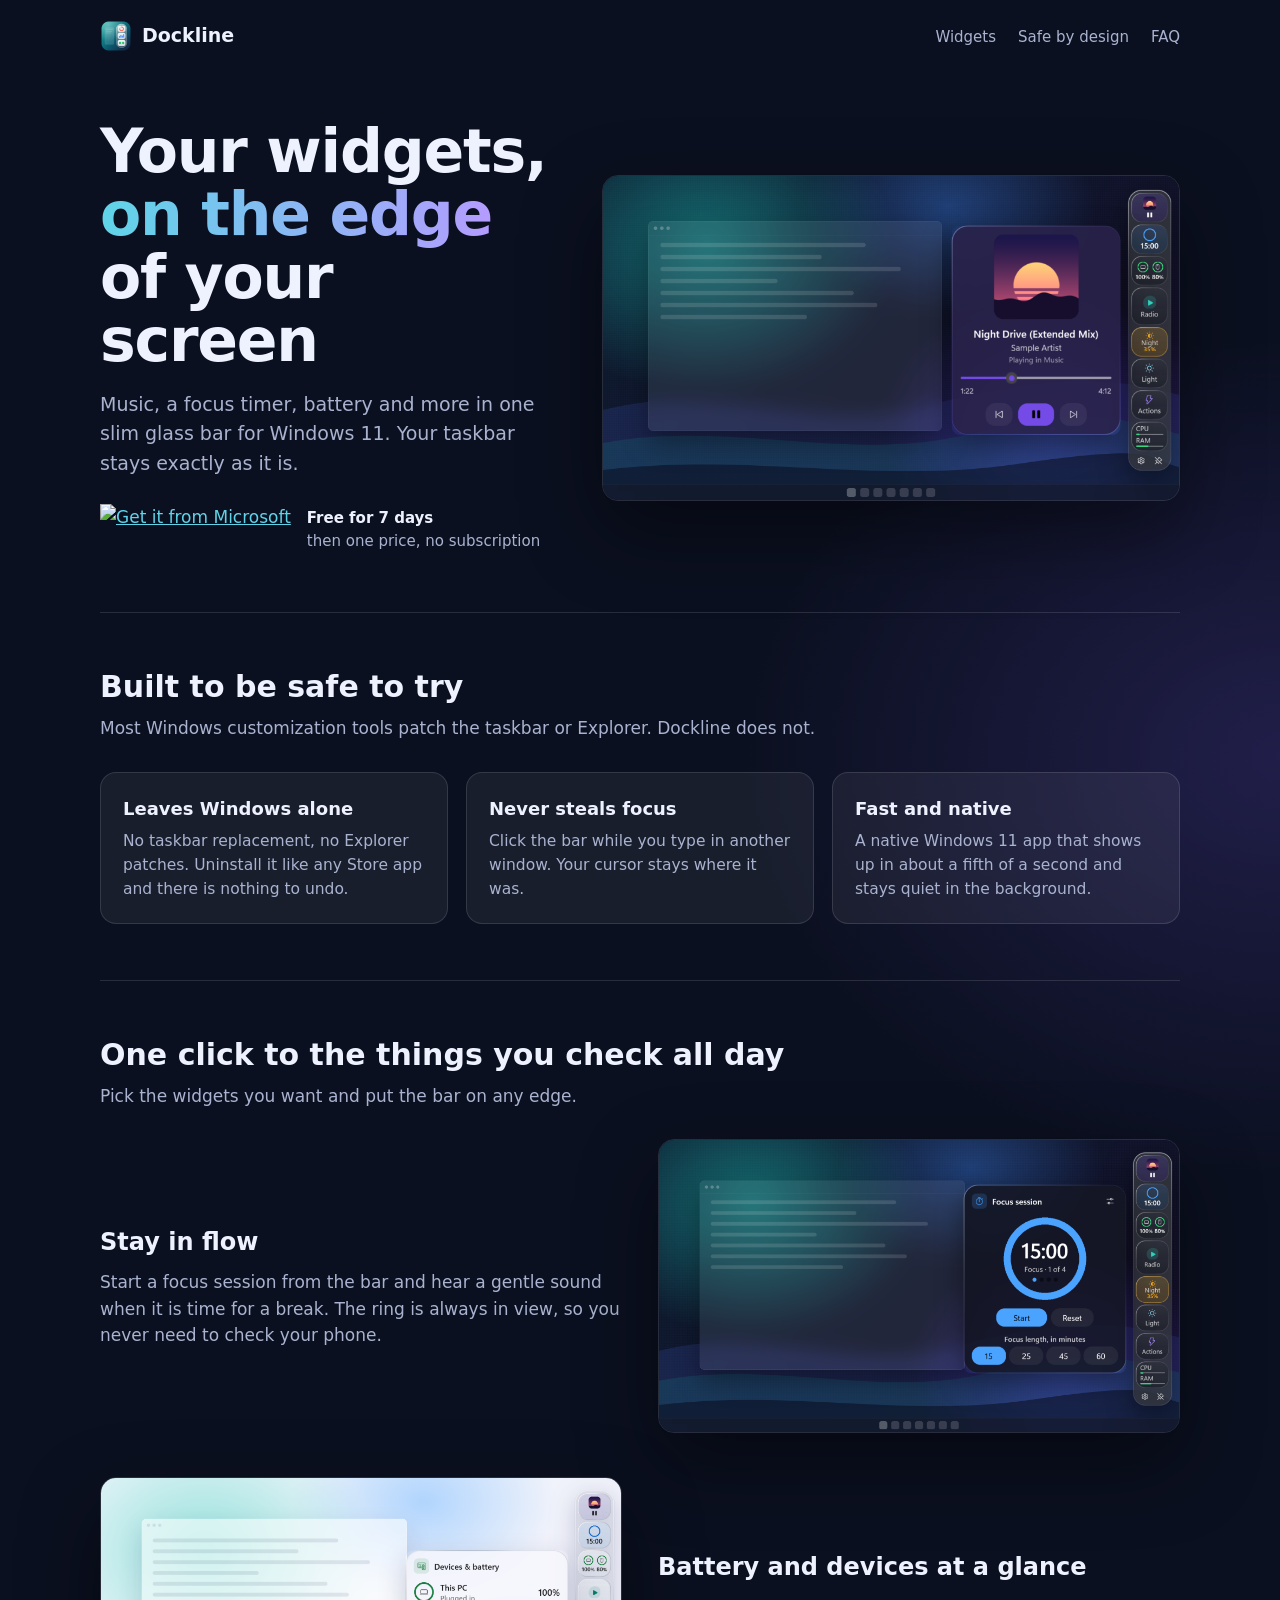
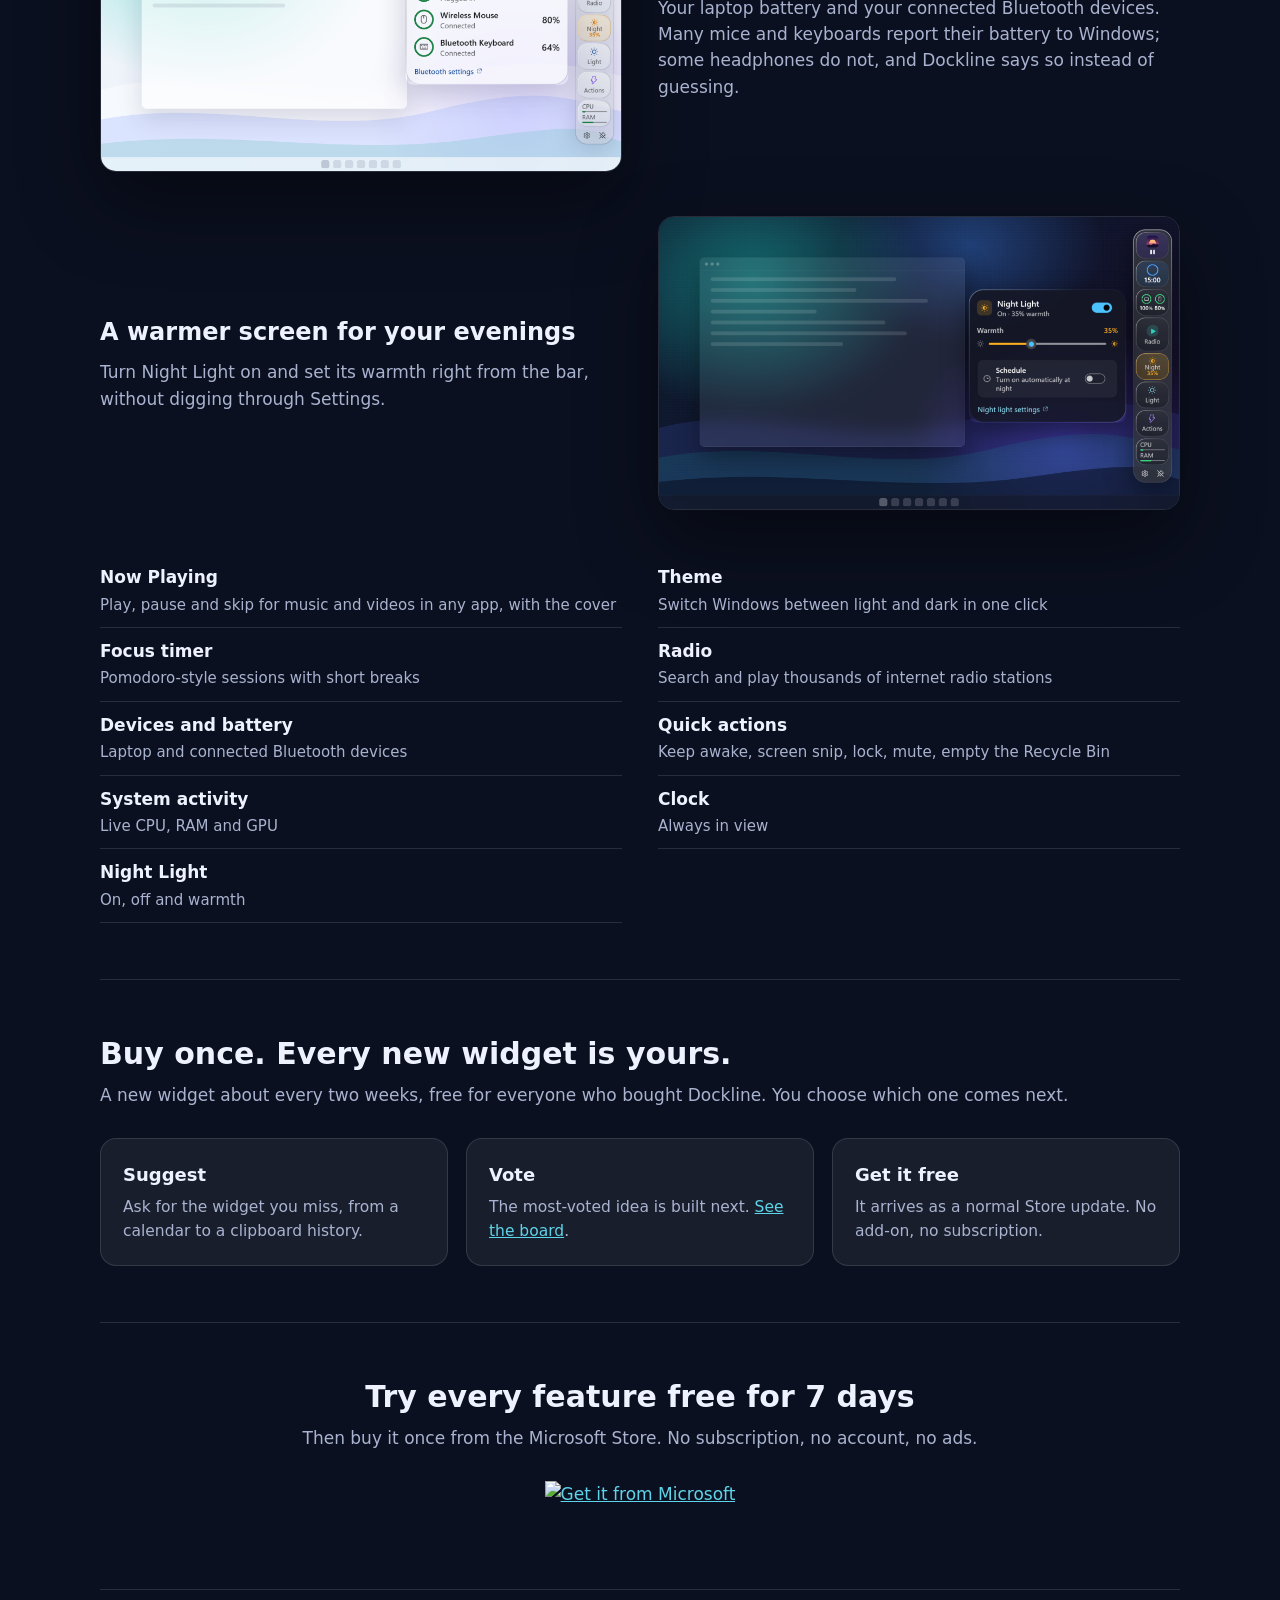
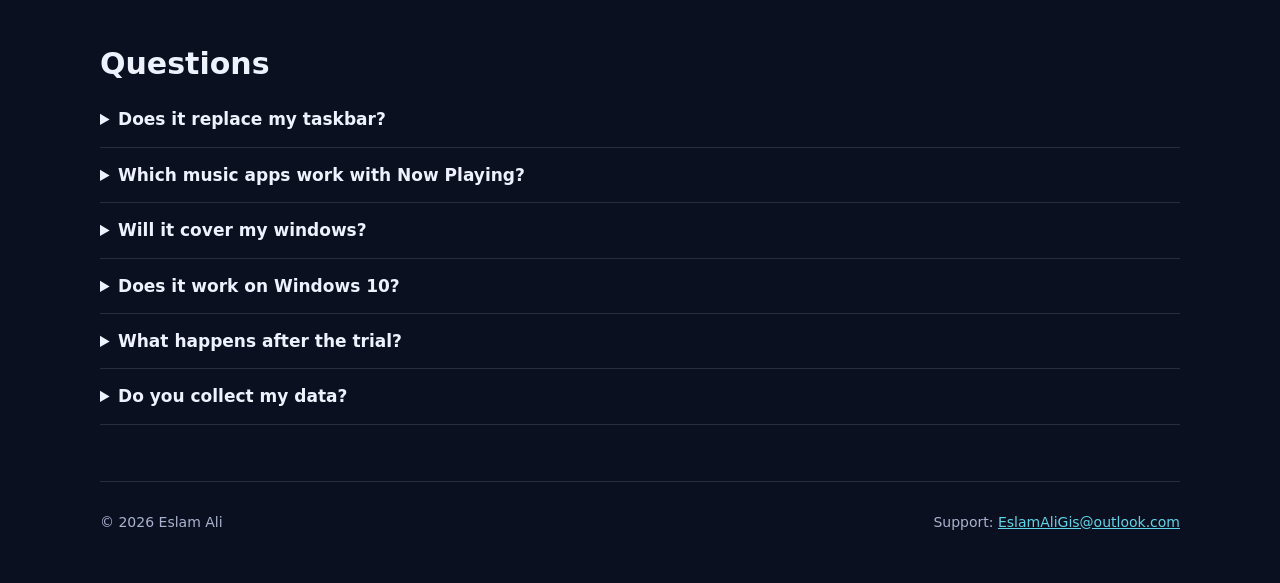
==== index.html @ 7c289288 "Deploy Dockline landing page to GitHub Pages" ====
<!doctype html>
<html lang="en">
<head>
<meta charset="utf-8">
<meta name="viewport" content="width=device-width, initial-scale=1">
<title>Dockline – a glass widget bar for Windows 11</title>
<meta name="description" content="Music, a focus timer, battery and more in one slim glass bar on the edge of your Windows screen. Never touches your taskbar. One price, 7-day free trial.">
<meta property="og:title" content="Dockline – a glass widget bar for Windows 11">
<meta property="og:description" content="Music, focus, battery and more in one glass bar. Your taskbar stays as it is.">
<meta property="og:image" content="img/poster-1.png">
<meta name="twitter:card" content="summary_large_image">
<link rel="icon" href="img/Dockline.png">
<style>
  :root {
    --bg: #0b1020; --ink: #eef2ff; --muted: #a9b3cf; --line: rgba(255,255,255,.12);
    --card: rgba(255,255,255,.06); --accent: #5fd4e8; --accent2: #b49cff;
  }
  * { box-sizing: border-box; }
  html { scroll-behavior: smooth; }
  body {
    margin: 0; background: var(--bg); color: var(--ink);
    font: 17px/1.55 "Segoe UI Variable Text", "Segoe UI", system-ui, sans-serif;
    background-image: radial-gradient(900px 600px at 15% -10%, rgba(40,160,170,.28), transparent 60%),
                      radial-gradient(900px 700px at 100% 20%, rgba(110,80,220,.22), transparent 60%);
    background-repeat: no-repeat;
  }
  a { color: var(--accent); }
  .wrap { max-width: 1120px; margin: 0 auto; padding: 0 20px; }
  header { display: flex; align-items: center; justify-content: space-between; padding: 20px 0; }
  .brand { display: flex; align-items: center; gap: 10px; font-weight: 600; font-size: 19px; }
  .brand img { width: 32px; height: 32px; }
  nav a { color: var(--muted); text-decoration: none; margin-left: 22px; font-size: 15px; }
  .hero { display: grid; grid-template-columns: 1fr 1.25fr; gap: 40px; align-items: center; padding: 48px 0 56px; }
  h1 { font: 700 clamp(36px, 5.2vw, 60px)/1.05 "Segoe UI Variable Display", "Segoe UI", system-ui, sans-serif; margin: 0 0 18px; letter-spacing: -.02em; }
  h1 em { font-style: normal; background: linear-gradient(90deg, var(--accent), var(--accent2)); -webkit-background-clip: text; background-clip: text; color: transparent; }
  .lead { color: var(--muted); font-size: 19px; margin: 0 0 26px; }
  .cta { display: flex; flex-wrap: wrap; align-items: center; gap: 16px; }
  .cta img { height: 52px; display: block; }
  .price { color: var(--muted); font-size: 15px; }
  .price b { color: var(--ink); }
  .shot { width: 100%; border-radius: 16px; border: 1px solid var(--line); box-shadow: 0 30px 80px rgba(0,0,0,.45); display: block; }
  section { padding: 56px 0; border-top: 1px solid var(--line); }
  h2 { font: 650 30px/1.2 "Segoe UI Variable Display", "Segoe UI", system-ui, sans-serif; margin: 0 0 10px; }
  .sub { color: var(--muted); margin: 0 0 30px; }
  .grid3 { display: grid; grid-template-columns: repeat(3, 1fr); gap: 18px; }
  .card { background: var(--card); border: 1px solid var(--line); border-radius: 16px; padding: 22px; }
  .card h3 { margin: 0 0 6px; font-size: 18px; }
  .card p { margin: 0; color: var(--muted); font-size: 15.5px; }
  .feature { display: grid; grid-template-columns: 1fr 1fr; gap: 36px; align-items: center; margin-bottom: 44px; }
  .feature:nth-child(even) .txt { order: 2; }
  .feature h3 { font-size: 24px; margin: 0 0 8px; }
  .feature p { color: var(--muted); margin: 0; }
  .widgets { columns: 2; column-gap: 36px; padding: 0; list-style: none; margin: 0; }
  .widgets li { break-inside: avoid; padding: 10px 0; border-bottom: 1px solid var(--line); }
  .widgets b { display: block; }
  .widgets span { color: var(--muted); font-size: 15px; }
  .buy { text-align: center; }
  .buy .cta { justify-content: center; margin-top: 18px; }
  details { border-bottom: 1px solid var(--line); padding: 14px 0; }
  summary { cursor: pointer; font-weight: 600; }
  details p { color: var(--muted); margin: 8px 0 0; }
  footer { color: var(--muted); font-size: 14px; padding: 30px 0 50px; border-top: 1px solid var(--line); display: flex; flex-wrap: wrap; gap: 18px; justify-content: space-between; }
  @media (max-width: 820px) {
    .hero, .feature { grid-template-columns: 1fr; }
    .feature:nth-child(even) .txt { order: 0; }
    .grid3 { grid-template-columns: 1fr; }
    .widgets { columns: 1; }
    nav { display: none; }
    .hero { padding-top: 20px; }
  }
</style>
</head>
<body>
<div class="wrap">
  <header>
    <div class="brand"><img src="img/Dockline.png" alt="">Dockline</div>
    <nav><a href="#widgets">Widgets</a><a href="#safe">Safe by design</a><a href="#faq">FAQ</a></nav>
  </header>

  <div class="hero">
    <div>
      <h1>Your widgets, <em>on the edge</em> of your screen</h1>
      <p class="lead">Music, a focus timer, battery and more in one slim glass bar for Windows 11. Your taskbar stays exactly as it is.</p>
      <div class="cta">
        <a href="https://apps.microsoft.com/detail/9P75PDWDBD1K?mode=direct"><img src="https://get.microsoft.com/images/en-us%20dark.svg" alt="Get it from Microsoft"></a>
        <div class="price"><b>Free for 7 days</b><br>then one price, no subscription</div>
      </div>
    </div>
    <img class="shot" src="img/screenshot-1.png" alt="Dockline bar on the right edge of a Windows 11 desktop with the Now Playing panel open">
  </div>

  <section id="safe">
    <h2>Built to be safe to try</h2>
    <p class="sub">Most Windows customization tools patch the taskbar or Explorer. Dockline does not.</p>
    <div class="grid3">
      <div class="card"><h3>Leaves Windows alone</h3><p>No taskbar replacement, no Explorer patches. Uninstall it like any Store app and there is nothing to undo.</p></div>
      <div class="card"><h3>Never steals focus</h3><p>Click the bar while you type in another window. Your cursor stays where it was.</p></div>
      <div class="card"><h3>Fast and native</h3><p>A native Windows 11 app that shows up in about a fifth of a second and stays quiet in the background.</p></div>
    </div>
  </section>

  <section id="widgets">
    <h2>One click to the things you check all day</h2>
    <p class="sub">Pick the widgets you want and put the bar on any edge.</p>

    <div class="feature">
      <div class="txt"><h3>Stay in flow</h3><p>Start a focus session from the bar and hear a gentle sound when it is time for a break. The ring is always in view, so you never need to check your phone.</p></div>
      <img class="shot" src="img/screenshot-2.png" alt="Focus timer panel">
    </div>
    <div class="feature">
      <div class="txt"><h3>Battery and devices at a glance</h3><p>Your laptop battery and your connected Bluetooth devices. Many mice and keyboards report their battery to Windows; some headphones do not, and Dockline says so instead of guessing.</p></div>
      <img class="shot" src="img/screenshot-4.png" alt="Devices and battery panel">
    </div>
    <div class="feature">
      <div class="txt"><h3>A warmer screen for your evenings</h3><p>Turn Night Light on and set its warmth right from the bar, without digging through Settings.</p></div>
      <img class="shot" src="img/screenshot-5.png" alt="Night Light panel">
    </div>

    <ul class="widgets">
      <li><b>Now Playing</b><span>Play, pause and skip for music and videos in any app, with the cover</span></li>
      <li><b>Focus timer</b><span>Pomodoro-style sessions with short breaks</span></li>
      <li><b>Devices and battery</b><span>Laptop and connected Bluetooth devices</span></li>
      <li><b>System activity</b><span>Live CPU, RAM and GPU</span></li>
      <li><b>Night Light</b><span>On, off and warmth</span></li>
      <li><b>Theme</b><span>Switch Windows between light and dark in one click</span></li>
      <li><b>Radio</b><span>Search and play thousands of internet radio stations</span></li>
      <li><b>Quick actions</b><span>Keep awake, screen snip, lock, mute, empty the Recycle Bin</span></li>
      <li><b>Clock</b><span>Always in view</span></li>
    </ul>
  </section>

  <section id="vote">
    <h2>Buy once. Every new widget is yours.</h2>
    <p class="sub">A new widget about every two weeks, free for everyone who bought Dockline. You choose which one comes next.</p>
    <div class="grid3">
      <div class="card"><h3>Suggest</h3><p>Ask for the widget you miss, from a calendar to a clipboard history.</p></div>
      <div class="card"><h3>Vote</h3><p>The most-voted idea is built next. <a href="https://github.com/eslamalix/dockline/discussions/categories/ideas">See the board</a>.</p></div>
      <div class="card"><h3>Get it free</h3><p>It arrives as a normal Store update. No add-on, no subscription.</p></div>
    </div>
  </section>

  <section class="buy">
    <h2>Try every feature free for 7 days</h2>
    <p class="sub">Then buy it once from the Microsoft Store. No subscription, no account, no ads.</p>
    <div class="cta">
      <a href="https://apps.microsoft.com/detail/9P75PDWDBD1K?mode=direct"><img src="https://get.microsoft.com/images/en-us%20dark.svg" alt="Get it from Microsoft"></a>
    </div>
  </section>

  <section id="faq">
    <h2>Questions</h2>
    <details><summary>Does it replace my taskbar?</summary><p>No. Dockline is a separate bar. The taskbar, Start menu and system tray stay exactly as Windows made them. Many people auto-hide the taskbar and keep Dockline visible, but that is up to you.</p></details>
    <details><summary>Which music apps work with Now Playing?</summary><p>Any app that shows up in the Windows media controls: most music apps, video players, and browsers playing YouTube or other sites.</p></details>
    <details><summary>Will it cover my windows?</summary><p>Choose: float over windows, auto-hide until you point at the edge, or reserve its space so windows stop beside it.</p></details>
    <details><summary>Does it work on Windows 10?</summary><p>Yes, Windows 10 version 2004 or later, with a solid background instead of glass. Windows 11 is recommended.</p></details>
    <details><summary>What happens after the trial?</summary><p>The bar hides itself and Settings offers the purchase through the Microsoft Store. Your layout is kept, so it comes back exactly as you left it after you buy.</p></details>
    <details><summary>Do you collect my data?</summary><p>No account, no ads. Your settings stay on your PC. <a href="privacy.html">Privacy policy</a>.</p></details>
  </section>

  <footer>
    <span>© 2026 Eslam Ali</span>
    <span>Support: <a href="mailto:EslamAliGis@outlook.com">EslamAliGis@outlook.com</a></span>
  </footer>
</div>
</body>
</html>
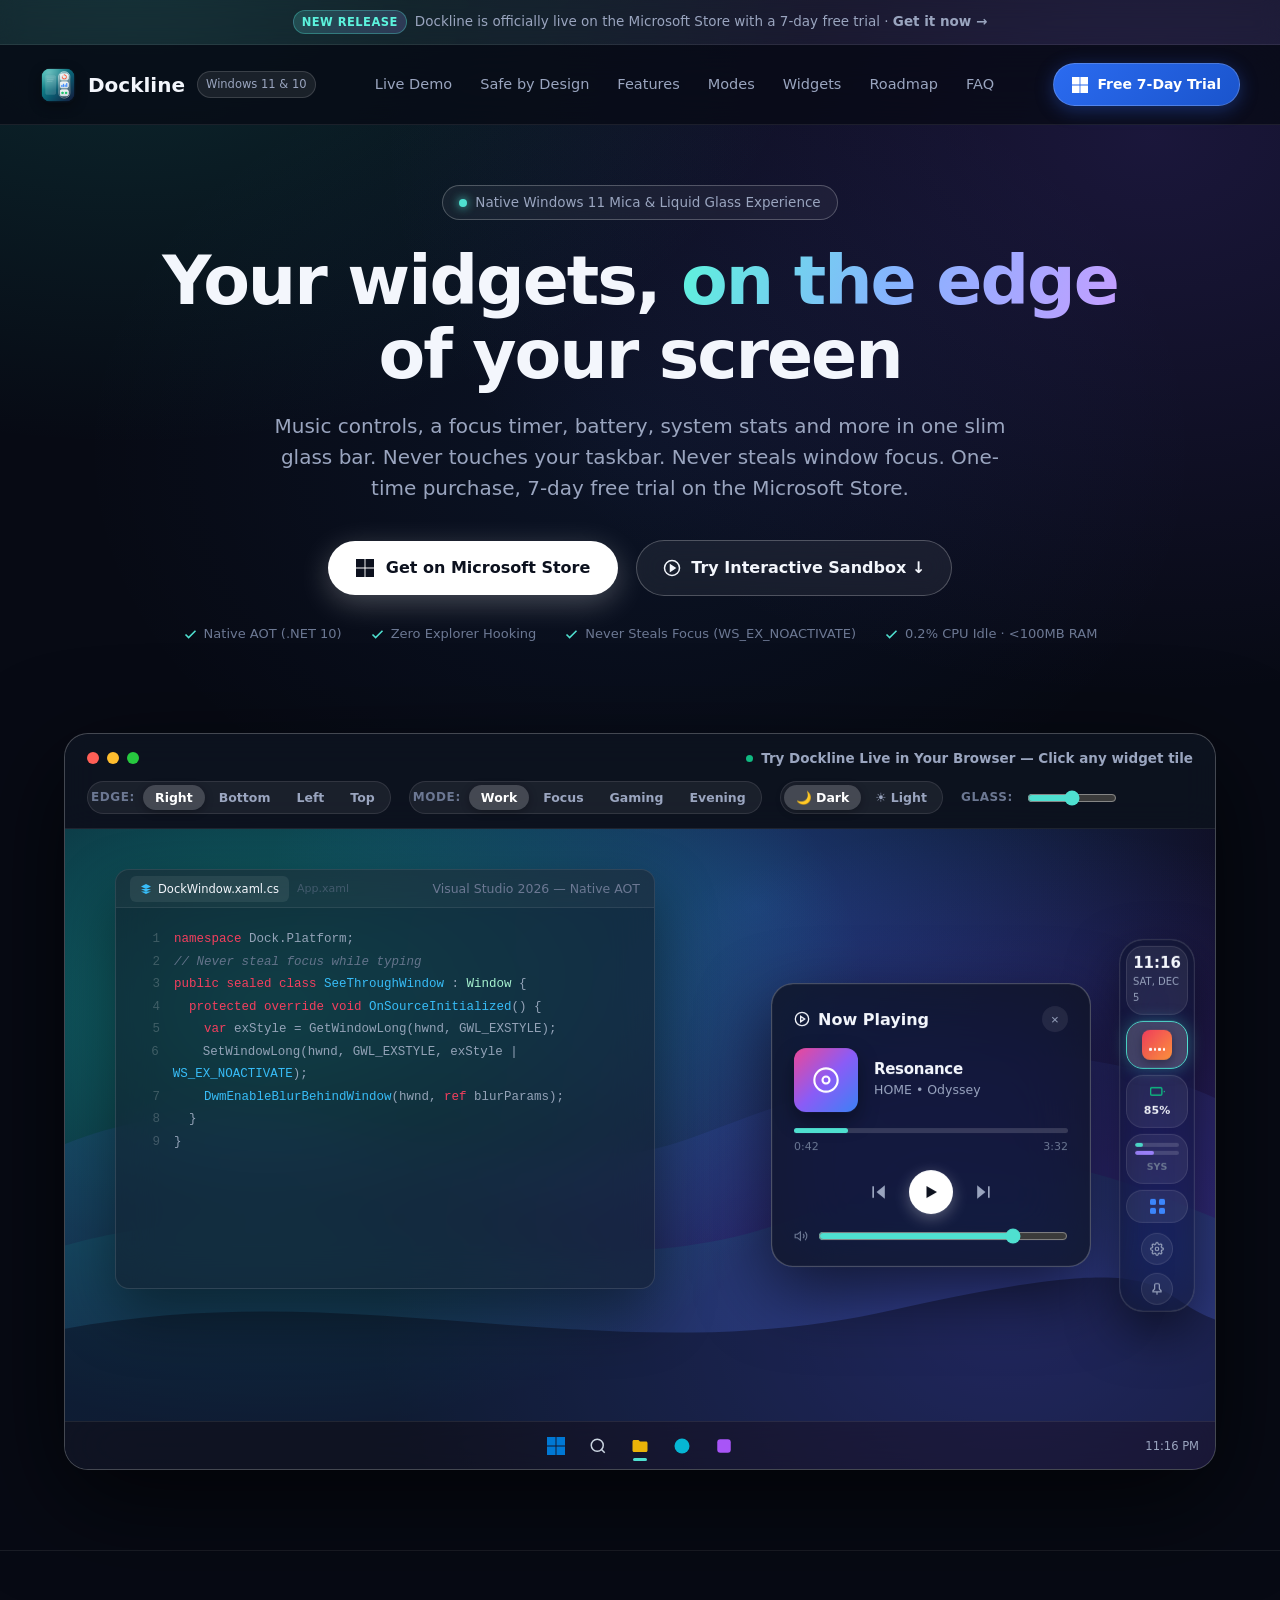
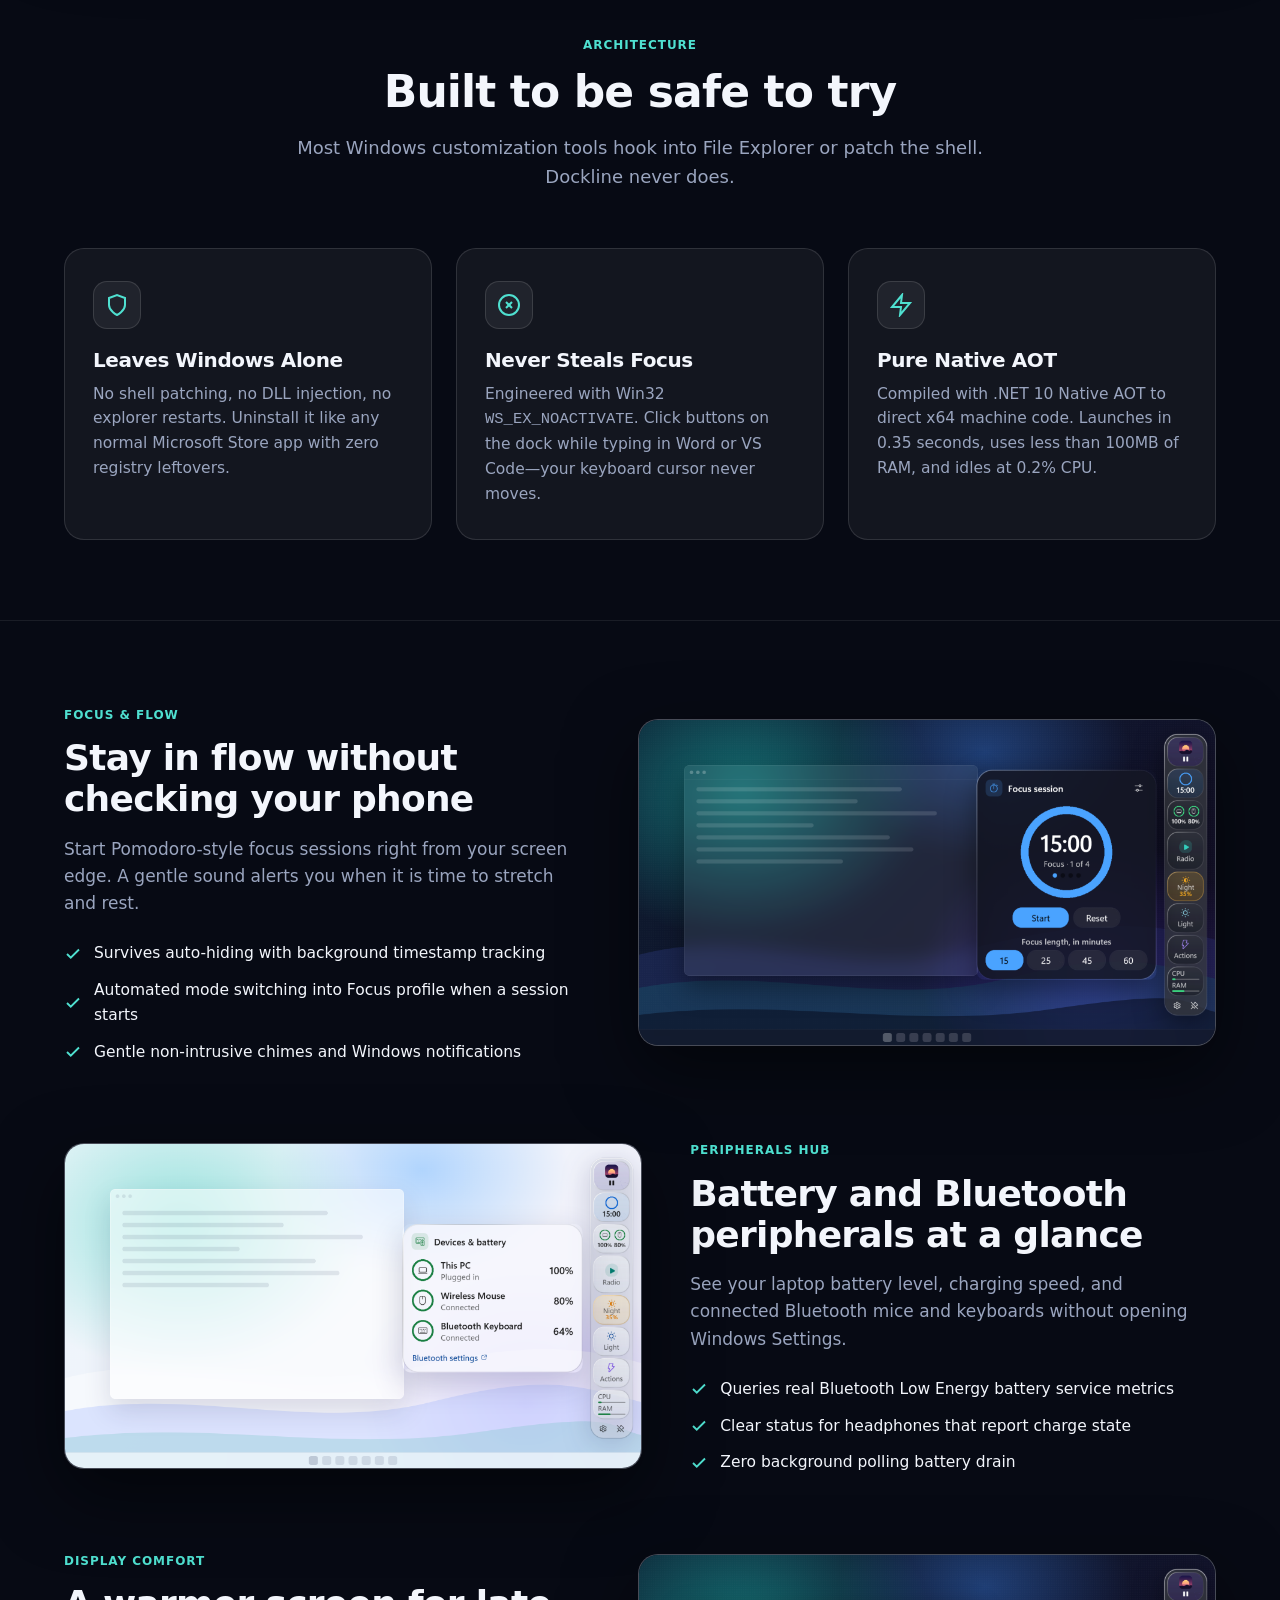
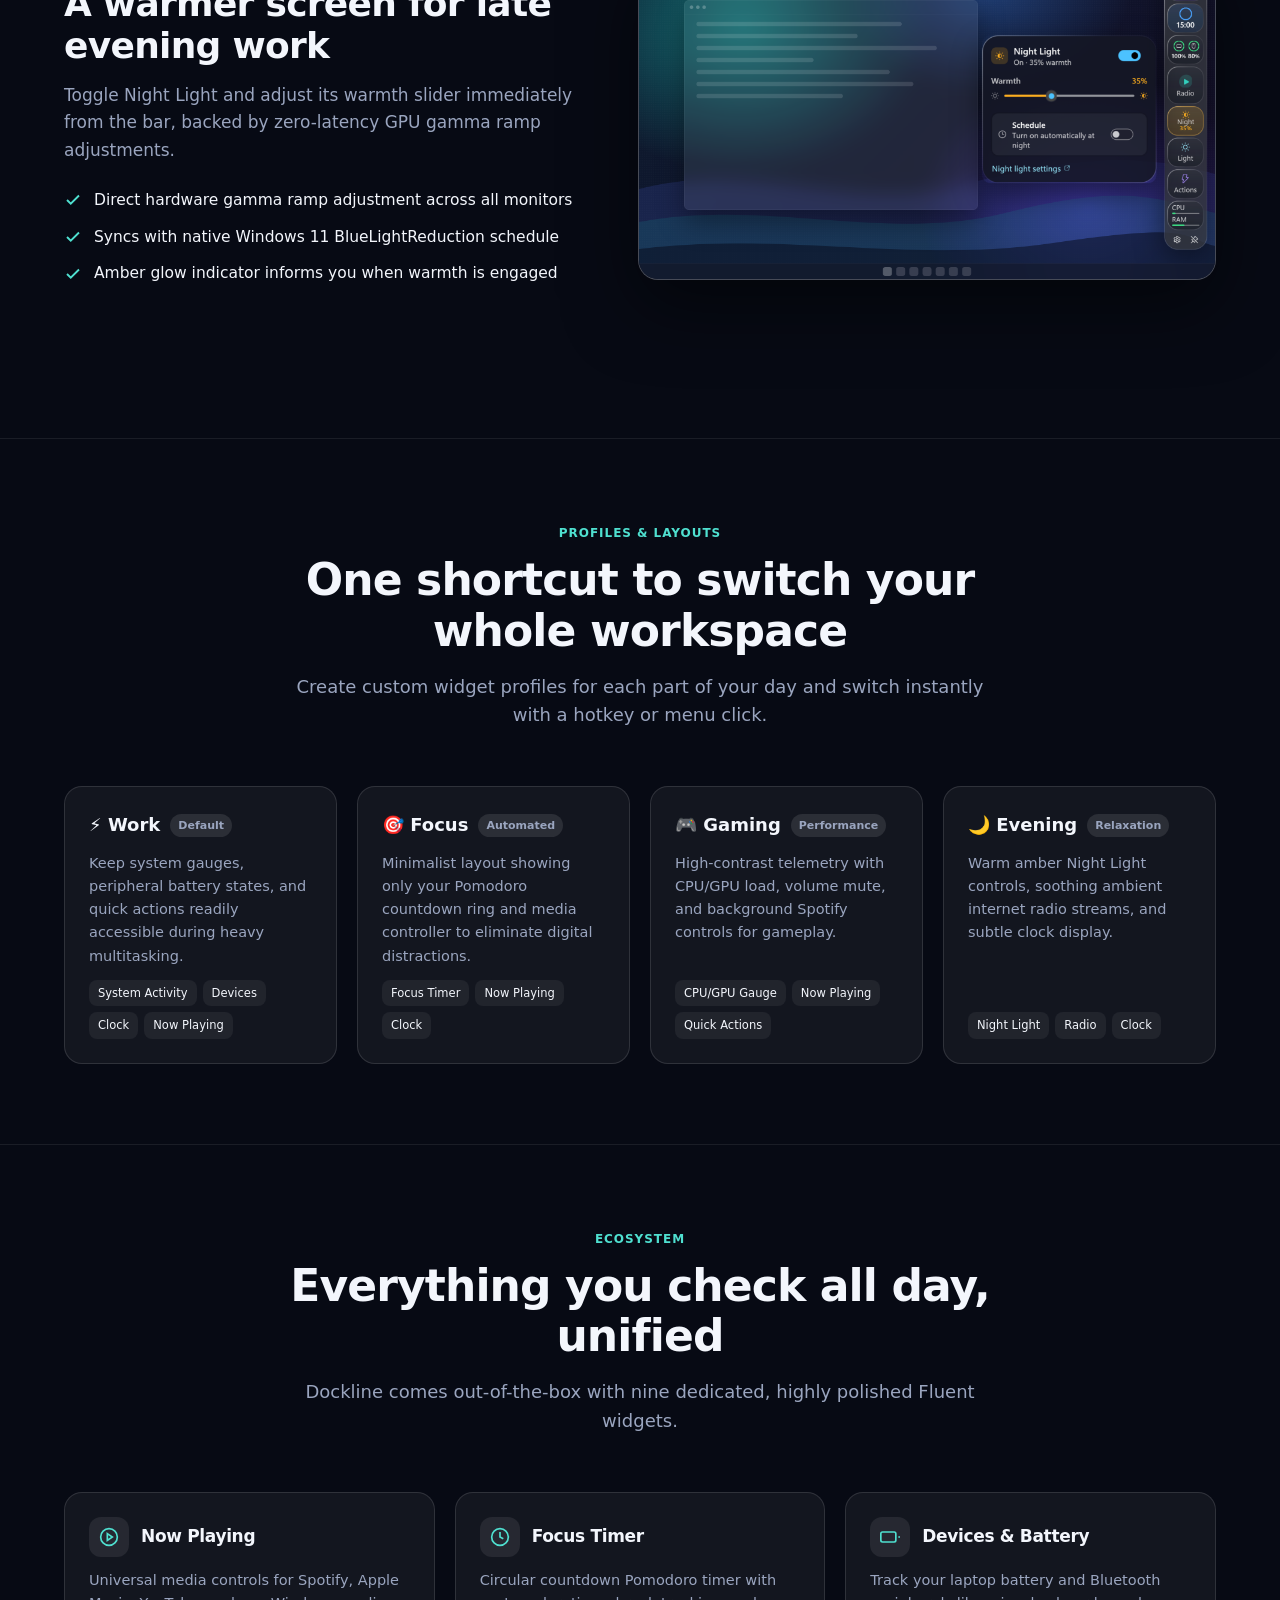
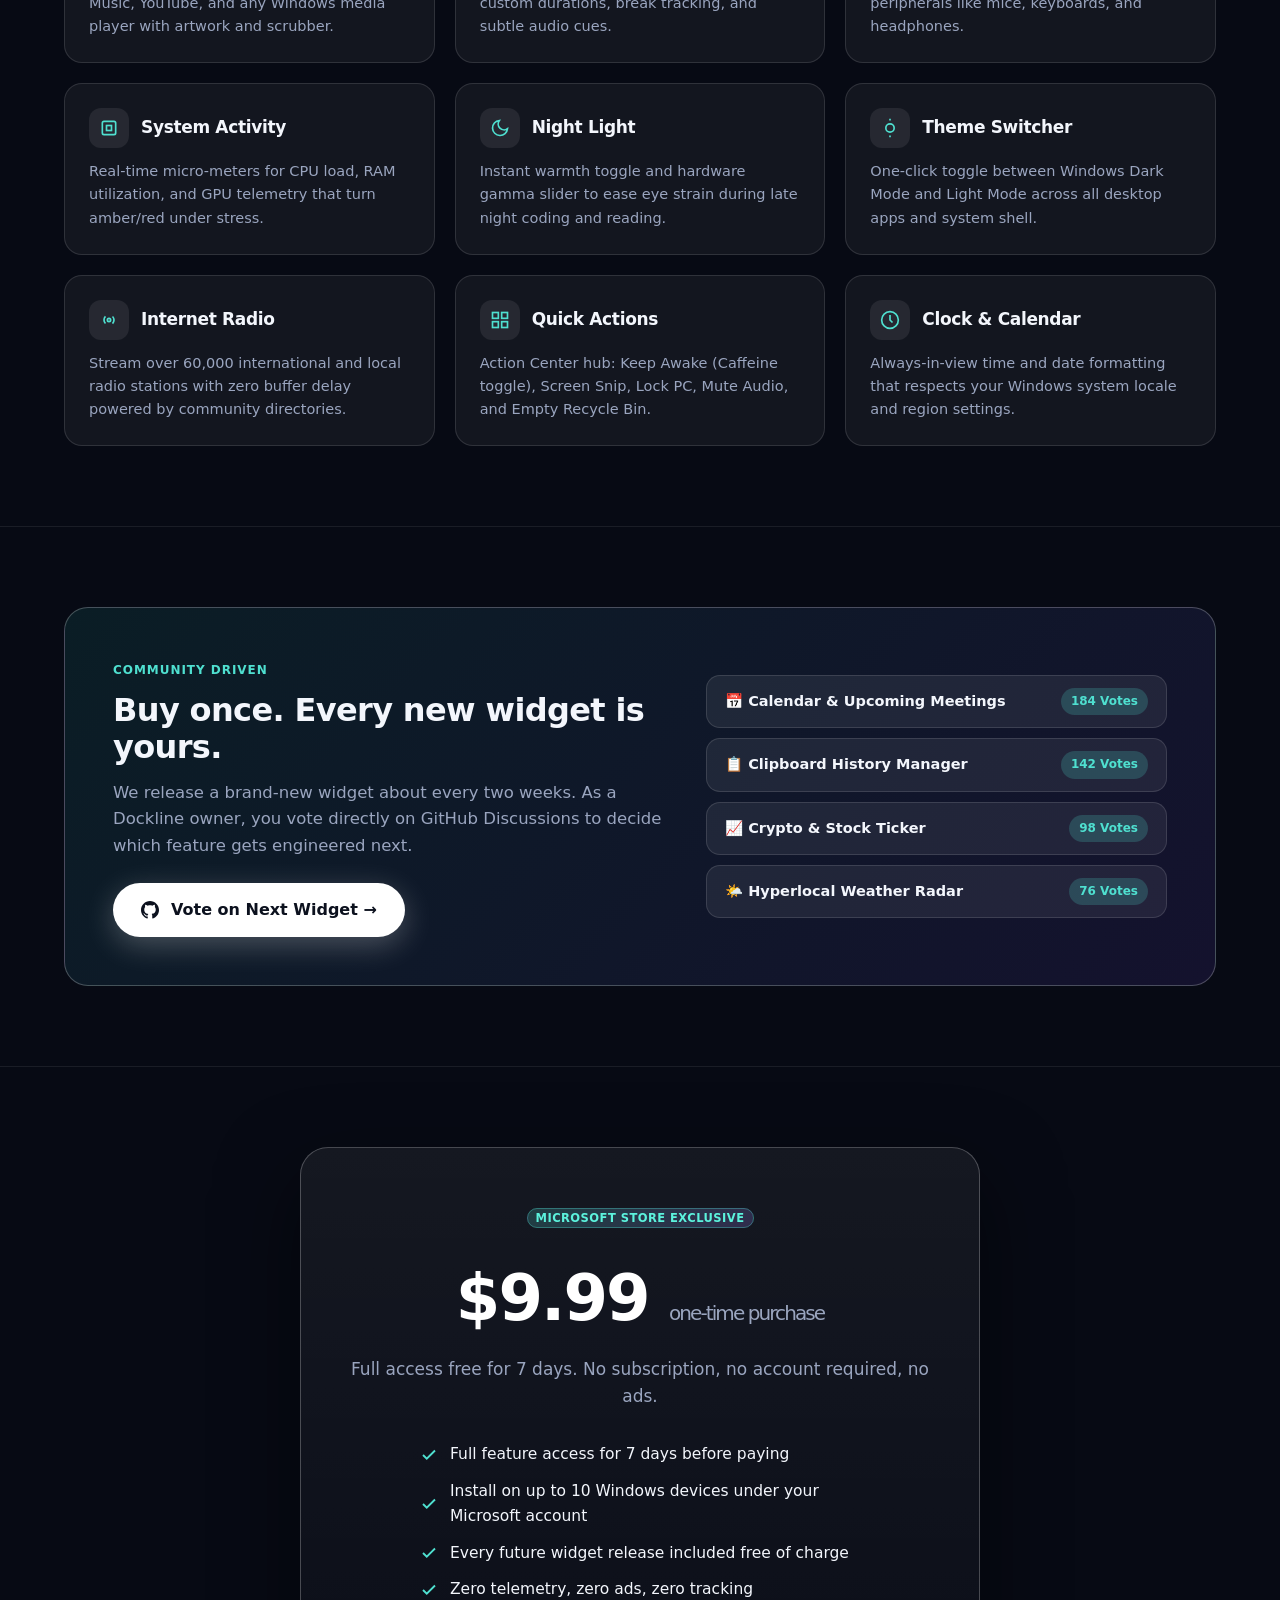
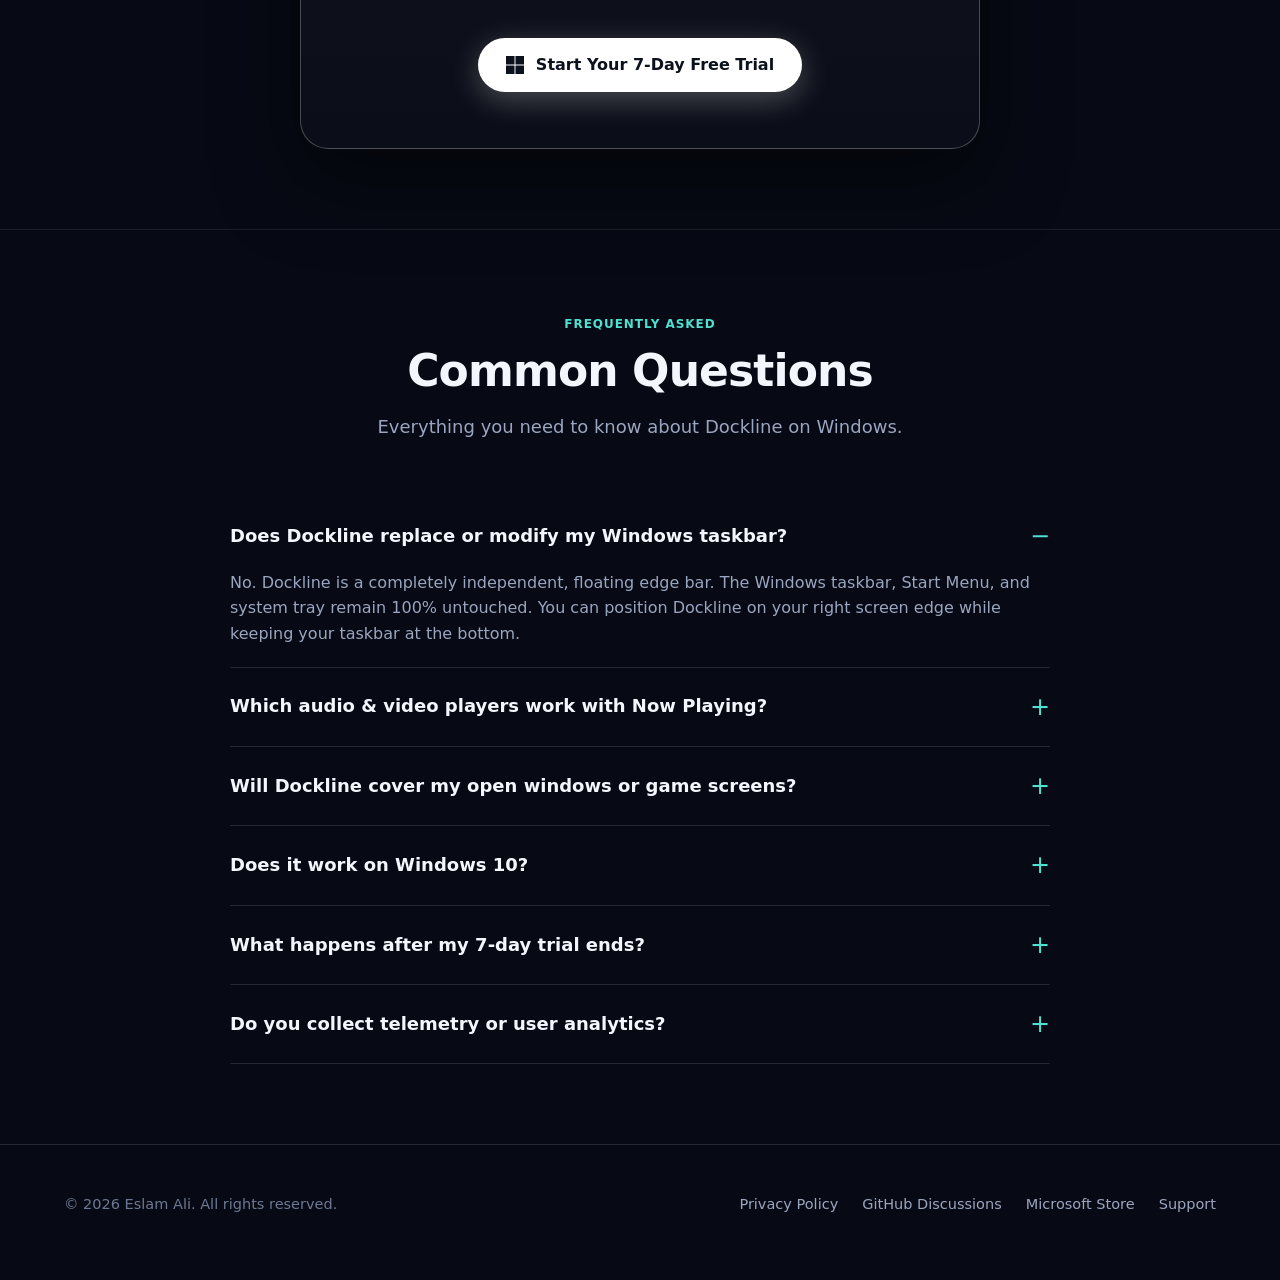
==== commit 67113ad1: "Add interactive browser sandbox demo and landing page redesign" ====
--- a/index.html
+++ b/index.html
@@ -1,166 +1,946 @@
 <!doctype html>
 <html lang="en">
 <head>
-<meta charset="utf-8">
-<meta name="viewport" content="width=device-width, initial-scale=1">
-<title>Dockline – a glass widget bar for Windows 11</title>
-<meta name="description" content="Music, a focus timer, battery and more in one slim glass bar on the edge of your Windows screen. Never touches your taskbar. One price, 7-day free trial.">
-<meta property="og:title" content="Dockline – a glass widget bar for Windows 11">
-<meta property="og:description" content="Music, focus, battery and more in one glass bar. Your taskbar stays as it is.">
-<meta property="og:image" content="img/poster-1.png">
-<meta name="twitter:card" content="summary_large_image">
-<link rel="icon" href="img/Dockline.png">
-<style>
-  :root {
-    --bg: #0b1020; --ink: #eef2ff; --muted: #a9b3cf; --line: rgba(255,255,255,.12);
-    --card: rgba(255,255,255,.06); --accent: #5fd4e8; --accent2: #b49cff;
-  }
-  * { box-sizing: border-box; }
-  html { scroll-behavior: smooth; }
-  body {
-    margin: 0; background: var(--bg); color: var(--ink);
-    font: 17px/1.55 "Segoe UI Variable Text", "Segoe UI", system-ui, sans-serif;
-    background-image: radial-gradient(900px 600px at 15% -10%, rgba(40,160,170,.28), transparent 60%),
-                      radial-gradient(900px 700px at 100% 20%, rgba(110,80,220,.22), transparent 60%);
-    background-repeat: no-repeat;
-  }
-  a { color: var(--accent); }
-  .wrap { max-width: 1120px; margin: 0 auto; padding: 0 20px; }
-  header { display: flex; align-items: center; justify-content: space-between; padding: 20px 0; }
-  .brand { display: flex; align-items: center; gap: 10px; font-weight: 600; font-size: 19px; }
-  .brand img { width: 32px; height: 32px; }
-  nav a { color: var(--muted); text-decoration: none; margin-left: 22px; font-size: 15px; }
-  .hero { display: grid; grid-template-columns: 1fr 1.25fr; gap: 40px; align-items: center; padding: 48px 0 56px; }
-  h1 { font: 700 clamp(36px, 5.2vw, 60px)/1.05 "Segoe UI Variable Display", "Segoe UI", system-ui, sans-serif; margin: 0 0 18px; letter-spacing: -.02em; }
-  h1 em { font-style: normal; background: linear-gradient(90deg, var(--accent), var(--accent2)); -webkit-background-clip: text; background-clip: text; color: transparent; }
-  .lead { color: var(--muted); font-size: 19px; margin: 0 0 26px; }
-  .cta { display: flex; flex-wrap: wrap; align-items: center; gap: 16px; }
-  .cta img { height: 52px; display: block; }
-  .price { color: var(--muted); font-size: 15px; }
-  .price b { color: var(--ink); }
-  .shot { width: 100%; border-radius: 16px; border: 1px solid var(--line); box-shadow: 0 30px 80px rgba(0,0,0,.45); display: block; }
-  section { padding: 56px 0; border-top: 1px solid var(--line); }
-  h2 { font: 650 30px/1.2 "Segoe UI Variable Display", "Segoe UI", system-ui, sans-serif; margin: 0 0 10px; }
-  .sub { color: var(--muted); margin: 0 0 30px; }
-  .grid3 { display: grid; grid-template-columns: repeat(3, 1fr); gap: 18px; }
-  .card { background: var(--card); border: 1px solid var(--line); border-radius: 16px; padding: 22px; }
-  .card h3 { margin: 0 0 6px; font-size: 18px; }
-  .card p { margin: 0; color: var(--muted); font-size: 15.5px; }
-  .feature { display: grid; grid-template-columns: 1fr 1fr; gap: 36px; align-items: center; margin-bottom: 44px; }
-  .feature:nth-child(even) .txt { order: 2; }
-  .feature h3 { font-size: 24px; margin: 0 0 8px; }
-  .feature p { color: var(--muted); margin: 0; }
-  .widgets { columns: 2; column-gap: 36px; padding: 0; list-style: none; margin: 0; }
-  .widgets li { break-inside: avoid; padding: 10px 0; border-bottom: 1px solid var(--line); }
-  .widgets b { display: block; }
-  .widgets span { color: var(--muted); font-size: 15px; }
-  .buy { text-align: center; }
-  .buy .cta { justify-content: center; margin-top: 18px; }
-  details { border-bottom: 1px solid var(--line); padding: 14px 0; }
-  summary { cursor: pointer; font-weight: 600; }
-  details p { color: var(--muted); margin: 8px 0 0; }
-  footer { color: var(--muted); font-size: 14px; padding: 30px 0 50px; border-top: 1px solid var(--line); display: flex; flex-wrap: wrap; gap: 18px; justify-content: space-between; }
-  @media (max-width: 820px) {
-    .hero, .feature { grid-template-columns: 1fr; }
-    .feature:nth-child(even) .txt { order: 0; }
-    .grid3 { grid-template-columns: 1fr; }
-    .widgets { columns: 1; }
-    nav { display: none; }
-    .hero { padding-top: 20px; }
-  }
-</style>
+  <meta charset="utf-8">
+  <meta name="viewport" content="width=device-width, initial-scale=1">
+  <title>Dockline – Interactive Glass Widget Bar for Windows 11</title>
+  <meta name="description" content="Try Dockline live in your browser: music controls, a focus timer, battery, system stats and more in one slim glass bar for Windows 11. Never touches your taskbar. 7-day free trial on the Microsoft Store.">
+  <meta property="og:title" content="Dockline – Interactive Glass Widget Bar for Windows 11">
+  <meta property="og:description" content="Try Dockline live in your browser: music, focus timer, battery and more on the edge of your screen.">
+  <meta property="og:image" content="img/poster-1.png">
+  <meta property="og:type" content="website">
+  <meta name="twitter:card" content="summary_large_image">
+  <link rel="icon" href="img/Dockline.png">
+  <link rel="stylesheet" href="css/style.css">
 </head>
 <body>
-<div class="wrap">
-  <header>
-    <div class="brand"><img src="img/Dockline.png" alt="">Dockline</div>
-    <nav><a href="#widgets">Widgets</a><a href="#safe">Safe by design</a><a href="#faq">FAQ</a></nav>
+
+  <!-- Top Announcement Banner -->
+  <div class="top-pill-banner">
+    <div class="container">
+      <a href="https://apps.microsoft.com/detail/9P75PDWDBD1K?mode=direct" target="_blank" rel="noopener">
+        <span class="banner-badge">New Release</span>
+        <span>Dockline is officially live on the Microsoft Store with a 7-day free trial · <b>Get it now →</b></span>
+      </a>
+    </div>
+  </div>
+
+  <!-- Main Header & Navigation -->
+  <header class="site-header">
+    <div class="container nav-wrap">
+      <a href="#" class="brand-group">
+        <img src="img/Dockline.png" alt="Dockline Logo">
+        <span>Dockline</span>
+        <span class="version-tag">Windows 11 & 10</span>
+      </a>
+      <nav class="main-nav">
+        <a href="#sandbox">Live Demo</a>
+        <a href="#safe">Safe by Design</a>
+        <a href="#features">Features</a>
+        <a href="#modes">Modes</a>
+        <a href="#widgets">Widgets</a>
+        <a href="#vote">Roadmap</a>
+        <a href="#faq">FAQ</a>
+      </nav>
+      <div class="header-cta-group">
+        <a href="https://apps.microsoft.com/detail/9P75PDWDBD1K?mode=direct" class="btn-store-nav" target="_blank" rel="noopener">
+          <svg width="16" height="16" viewBox="0 0 24 24" fill="currentColor">
+            <path d="M0 0h11.377v11.372H0zm12.623 0H24v11.372H12.623zM0 12.623h11.377V24H0zm12.623 0H24V24H12.623z"/>
+          </svg>
+          <span>Free 7-Day Trial</span>
+        </a>
+      </div>
+    </div>
   </header>
 
-  <div class="hero">
-    <div>
-      <h1>Your widgets, <em>on the edge</em> of your screen</h1>
-      <p class="lead">Music, a focus timer, battery and more in one slim glass bar for Windows 11. Your taskbar stays exactly as it is.</p>
-      <div class="cta">
-        <a href="https://apps.microsoft.com/detail/9P75PDWDBD1K?mode=direct"><img src="https://get.microsoft.com/images/en-us%20dark.svg" alt="Get it from Microsoft"></a>
-        <div class="price"><b>Free for 7 days</b><br>then one price, no subscription</div>
+  <main>
+    <!-- Hero Section -->
+    <section class="hero-section">
+      <div class="container">
+        <div class="hero-badge-pill">
+          <span class="dot"></span>
+          <span>Native Windows 11 Mica &amp; Liquid Glass Experience</span>
+        </div>
+        <h1 class="hero-title">
+          Your widgets, <span class="gradient-text">on the edge</span> of your screen
+        </h1>
+        <p class="hero-subtitle">
+          Music controls, a focus timer, battery, system stats and more in one slim glass bar. Never touches your taskbar. Never steals window focus. One-time purchase, 7-day free trial on the Microsoft Store.
+        </p>
+        <div class="hero-actions">
+          <a href="https://apps.microsoft.com/detail/9P75PDWDBD1K?mode=direct" class="btn-primary-hero" target="_blank" rel="noopener">
+            <svg width="18" height="18" viewBox="0 0 24 24" fill="currentColor">
+              <path d="M0 0h11.377v11.372H0zm12.623 0H24v11.372H12.623zM0 12.623h11.377V24H0zm12.623 0H24V24H12.623z"/>
+            </svg>
+            <span>Get on Microsoft Store</span>
+          </a>
+          <a href="#sandbox" class="btn-secondary-hero">
+            <svg width="18" height="18" viewBox="0 0 24 24" fill="none" stroke="currentColor" stroke-width="2">
+              <circle cx="12" cy="12" r="10"/><polygon points="10 8 16 12 10 16" fill="currentColor"/>
+            </svg>
+            <span>Try Interactive Sandbox ↓</span>
+          </a>
+        </div>
+        <div class="trust-specs-bar">
+          <span>
+            <svg viewBox="0 0 24 24" fill="none" stroke="currentColor" stroke-width="2.5"><polyline points="20 6 9 17 4 12"/></svg>
+            Native AOT (.NET 10)
+          </span>
+          <span>
+            <svg viewBox="0 0 24 24" fill="none" stroke="currentColor" stroke-width="2.5"><polyline points="20 6 9 17 4 12"/></svg>
+            Zero Explorer Hooking
+          </span>
+          <span>
+            <svg viewBox="0 0 24 24" fill="none" stroke="currentColor" stroke-width="2.5"><polyline points="20 6 9 17 4 12"/></svg>
+            Never Steals Focus (WS_EX_NOACTIVATE)
+          </span>
+          <span>
+            <svg viewBox="0 0 24 24" fill="none" stroke="currentColor" stroke-width="2.5"><polyline points="20 6 9 17 4 12"/></svg>
+            0.2% CPU Idle · &lt;100MB RAM
+          </span>
+        </div>
+      </div>
+    </section>
+
+    <!-- Interactive Desktop Sandbox -->
+    <section id="sandbox" class="sandbox-wrapper">
+      <div class="container">
+        <div class="sandbox-frame">
+          <!-- Sandbox Top Controls Toolbar -->
+          <div class="sandbox-topbar">
+            <div class="window-dots">
+              <span class="dot-red"></span>
+              <span class="dot-yellow"></span>
+              <span class="dot-green"></span>
+            </div>
+            <div class="sandbox-title-badge">
+              <span class="live-dot"></span>
+              <span>Try Dockline Live in Your Browser — Click any widget tile</span>
+            </div>
+            <div class="sandbox-toolbar-controls">
+              <!-- Edge Switcher -->
+              <div class="control-pill-group">
+                <span class="control-label">Edge:</span>
+                <button type="button" class="btn-control-pill active" data-edge-btn="right">Right</button>
+                <button type="button" class="btn-control-pill" data-edge-btn="bottom">Bottom</button>
+                <button type="button" class="btn-control-pill" data-edge-btn="left">Left</button>
+                <button type="button" class="btn-control-pill" data-edge-btn="top">Top</button>
+              </div>
+
+              <!-- Modes Switcher -->
+              <div class="control-pill-group">
+                <span class="control-label">Mode:</span>
+                <button type="button" class="btn-control-pill active" data-mode-btn="work">Work</button>
+                <button type="button" class="btn-control-pill" data-mode-btn="focus">Focus</button>
+                <button type="button" class="btn-control-pill" data-mode-btn="gaming">Gaming</button>
+                <button type="button" class="btn-control-pill" data-mode-btn="evening">Evening</button>
+              </div>
+
+              <!-- Wallpaper Switcher -->
+              <div class="control-pill-group">
+                <button type="button" class="btn-control-pill active" data-wall-btn="dark">🌙 Dark</button>
+                <button type="button" class="btn-control-pill" data-wall-btn="light">☀️ Light</button>
+              </div>
+
+              <!-- Glass Strength Slider -->
+              <div class="slider-glass-group">
+                <span class="control-label">Glass:</span>
+                <input type="range" id="glass-strength-input" min="0" max="100" value="50" title="Adjust glass strength">
+              </div>
+            </div>
+          </div>
+
+          <!-- Desktop Viewport Canvas -->
+          <div id="desktop-viewport" class="desktop-viewport">
+            <!-- Wallpapers -->
+            <div class="desktop-wallpaper wallpaper-dark"></div>
+            <div class="desktop-wallpaper wallpaper-light"></div>
+
+            <!-- Rolling Dunes Ambient Art -->
+            <div class="dunes-art">
+              <svg viewBox="0 0 1920 520" preserveAspectRatio="none">
+                <path d="M0 220 C 380 120 700 300 1060 210 S 1640 90 1920 170 V520 H0Z" fill="rgba(70,90,200,.18)"/>
+                <path d="M0 330 C 420 250 820 400 1220 300 S 1720 250 1920 300 V520 H0Z" fill="rgba(24,150,150,.15)"/>
+                <path d="M0 420 C 500 360 900 470 1380 400 S 1800 380 1920 410 V520 H0Z" fill="rgba(10,12,30,.5)"/>
+              </svg>
+            </div>
+
+            <!-- Real-time Night Light Warmth Tint Layer -->
+            <div id="night-light-overlay" class="night-light-overlay"></div>
+
+            <!-- Mode Feedback Toast -->
+            <div id="mode-feedback-toast" class="mode-feedback-toast">
+              <svg width="14" height="14" viewBox="0 0 24 24" fill="none" stroke="currentColor" stroke-width="2.5"><polyline points="20 6 9 17 4 12"/></svg>
+              <span id="toast-mode-name">Work Mode</span>
+            </div>
+
+            <!-- Floating Simulated Window (demonstrates glass blur over real window content) -->
+            <div class="mock-window">
+              <div class="mock-win-titlebar">
+                <div class="mock-win-tabs">
+                  <div class="mock-tab">
+                    <svg width="12" height="12" viewBox="0 0 24 24" fill="currentColor" color="#38bdf8"><path d="M12 2L2 7l10 5 10-5-10-5zM2 17l10 5 10-5M2 12l10 5 10-5"/></svg>
+                    <span>DockWindow.xaml.cs</span>
+                  </div>
+                  <span style="opacity:0.5; font-size:11px;">App.xaml</span>
+                </div>
+                <span>Visual Studio 2026 — Native AOT</span>
+              </div>
+              <div class="mock-win-body">
+                <div class="mock-code-line"><span class="mock-line-num">1</span><span><span class="k">namespace</span> Dock.Platform;</span></div>
+                <div class="mock-code-line"><span class="mock-line-num">2</span><span><span class="c">// Never steal focus while typing</span></span></div>
+                <div class="mock-code-line"><span class="mock-line-num">3</span><span><span class="k">public sealed class</span> <span class="f">SeeThroughWindow</span> : <span class="s">Window</span> {</span></div>
+                <div class="mock-code-line"><span class="mock-line-num">4</span><span>&nbsp;&nbsp;<span class="k">protected override void</span> <span class="f">OnSourceInitialized</span>() {</span></div>
+                <div class="mock-code-line"><span class="mock-line-num">5</span><span>&nbsp;&nbsp;&nbsp;&nbsp;<span class="k">var</span> exStyle = GetWindowLong(hwnd, GWL_EXSTYLE);</span></div>
+                <div class="mock-code-line"><span class="mock-line-num">6</span><span>&nbsp;&nbsp;&nbsp;&nbsp;SetWindowLong(hwnd, GWL_EXSTYLE, exStyle | <span class="f">WS_EX_NOACTIVATE</span>);</span></div>
+                <div class="mock-code-line"><span class="mock-line-num">7</span><span>&nbsp;&nbsp;&nbsp;&nbsp;<span class="f">DwmEnableBlurBehindWindow</span>(hwnd, <span class="k">ref</span> blurParams);</span></div>
+                <div class="mock-code-line"><span class="mock-line-num">8</span><span>&nbsp;&nbsp;}</span></div>
+                <div class="mock-code-line"><span class="mock-line-num">9</span><span>}</span></div>
+              </div>
+            </div>
+
+            <!-- Windows 11 Taskbar -->
+            <div class="taskbar-strip">
+              <div></div>
+              <div class="taskbar-center">
+                <div class="taskbar-icon">
+                  <svg width="18" height="18" viewBox="0 0 24 24" fill="currentColor" color="#0078d4">
+                    <path d="M0 0h11.377v11.372H0zm12.623 0H24v11.372H12.623zM0 12.623h11.377V24H0zm12.623 0H24V24H12.623z"/>
+                  </svg>
+                </div>
+                <div class="taskbar-icon">
+                  <svg width="18" height="18" viewBox="0 0 24 24" fill="none" stroke="currentColor" stroke-width="2"><circle cx="11" cy="11" r="8"/><line x1="21" y1="21" x2="16.65" y2="16.65"/></svg>
+                </div>
+                <div class="taskbar-icon active">
+                  <svg width="18" height="18" viewBox="0 0 24 24" fill="currentColor" color="#eab308"><path d="M20 6h-8l-2-2H4c-1.1 0-1.99.9-1.99 2L2 18c0 1.1.9 2 2 2h16c1.1 0 2-.9 2-2V8c0-1.1-.9-2-2-2z"/></svg>
+                </div>
+                <div class="taskbar-icon">
+                  <svg width="18" height="18" viewBox="0 0 24 24" fill="currentColor" color="#06b6d4"><circle cx="12" cy="12" r="10"/></svg>
+                </div>
+                <div class="taskbar-icon">
+                  <svg width="18" height="18" viewBox="0 0 24 24" fill="currentColor" color="#a855f7"><rect x="3" y="3" width="18" height="18" rx="4"/></svg>
+                </div>
+              </div>
+              <div class="taskbar-tray">
+                <span id="tray-clock-time">1:08 AM</span>
+              </div>
+            </div>
+
+            <!-- The Dockline Glass Bar -->
+            <div id="dockline-bar-container" class="dockline-bar-container edge-right">
+              <!-- Flyout Panels Popovers Container -->
+              <div class="flyout-panel-container">
+                <!-- Panel 1: Now Playing -->
+                <div id="panel-media" class="flyout-panel">
+                  <div class="panel-header">
+                    <span class="panel-title">
+                      <svg width="16" height="16" viewBox="0 0 24 24" fill="none" stroke="currentColor" stroke-width="2"><circle cx="12" cy="12" r="10"/><polygon points="10 8 16 12 10 16"/></svg>
+                      Now Playing
+                    </span>
+                    <button type="button" class="panel-close-btn">&times;</button>
+                  </div>
+                  <div class="media-album-card">
+                    <div id="media-art" class="media-album-art">
+                      <svg width="28" height="28" viewBox="0 0 24 24" fill="none" stroke="currentColor" stroke-width="1.8"><circle cx="12" cy="12" r="10"/><circle cx="12" cy="12" r="3"/></svg>
+                    </div>
+                    <div class="media-details">
+                      <h4 id="media-title">Resonance</h4>
+                      <p id="media-artist">HOME • Odyssey</p>
+                    </div>
+                  </div>
+                  <div class="media-scrubber">
+                    <div class="scrubber-bar">
+                      <div id="media-scrubber-fill" class="scrubber-fill"></div>
+                    </div>
+                    <div class="scrubber-times">
+                      <span id="media-time-current">0:42</span>
+                      <span id="media-time-total">3:32</span>
+                    </div>
+                  </div>
+                  <div class="media-controls-row">
+                    <button type="button" id="btn-media-prev" class="btn-media-ctrl">
+                      <svg width="20" height="20" viewBox="0 0 24 24" fill="currentColor"><polygon points="19 20 9 12 19 4 19 20"/><line x1="5" y1="19" x2="5" y2="5" stroke="currentColor" stroke-width="2"/></svg>
+                    </button>
+                    <button type="button" id="btn-media-play" class="btn-media-ctrl btn-media-play">
+                      <svg width="18" height="18" viewBox="0 0 24 24" fill="currentColor"><polygon points="6,4 20,12 6,20"/></svg>
+                    </button>
+                    <button type="button" id="btn-media-next" class="btn-media-ctrl">
+                      <svg width="20" height="20" viewBox="0 0 24 24" fill="currentColor"><polygon points="5 4 15 12 5 20 5 4"/><line x1="19" y1="5" x2="19" y2="19" stroke="currentColor" stroke-width="2"/></svg>
+                    </button>
+                  </div>
+                  <div class="media-volume-row">
+                    <svg width="14" height="14" viewBox="0 0 24 24" fill="none" stroke="currentColor" stroke-width="2"><polygon points="11 5 6 9 2 9 2 15 6 15 11 19 11 5"/><path d="M19.07 4.93a10 10 0 0 1 0 14.14M15.54 8.46a5 5 0 0 1 0 7.07"/></svg>
+                    <input type="range" min="0" max="100" value="80">
+                  </div>
+                </div>
+
+                <!-- Panel 2: Focus Timer (Pomodoro) -->
+                <div id="panel-focus" class="flyout-panel">
+                  <div class="panel-header">
+                    <span class="panel-title">
+                      <svg width="16" height="16" viewBox="0 0 24 24" fill="none" stroke="#f43f5e" stroke-width="2"><circle cx="12" cy="12" r="10"/><polyline points="12 6 12 12 16 14"/></svg>
+                      Focus Session
+                    </span>
+                    <button type="button" class="panel-close-btn">&times;</button>
+                  </div>
+                  <div class="focus-timer-display">
+                    <svg class="focus-big-ring-svg" viewBox="0 0 140 140">
+                      <circle class="focus-big-ring-bg" cx="70" cy="70" r="60"/>
+                      <circle id="focus-big-ring-progress" class="focus-big-ring-progress" cx="70" cy="70" r="60"/>
+                    </svg>
+                    <div class="focus-time-center">
+                      <div id="focus-digits" class="focus-digits">25:00</div>
+                      <div class="focus-session-type">Deep Work</div>
+                    </div>
+                  </div>
+                  <div class="focus-presets-row">
+                    <button type="button" class="btn-focus-preset active" data-focus-preset="25">25 min</button>
+                    <button type="button" class="btn-focus-preset" data-focus-preset="45">45 min</button>
+                    <button type="button" class="btn-focus-preset" data-focus-preset="15">15 min</button>
+                  </div>
+                  <div class="focus-actions-row">
+                    <button type="button" id="btn-focus-start" class="btn-focus-start">
+                      <svg width="15" height="15" viewBox="0 0 24 24" fill="currentColor"><polygon points="6,4 20,12 6,20"/></svg>
+                      Start Session
+                    </button>
+                    <button type="button" id="btn-focus-reset" class="btn-focus-reset">Reset</button>
+                  </div>
+                </div>
+
+                <!-- Panel 3: Night Light -->
+                <div id="panel-nightlight" class="flyout-panel">
+                  <div class="panel-header">
+                    <span class="panel-title">
+                      <svg width="16" height="16" viewBox="0 0 24 24" fill="none" stroke="currentColor" stroke-width="2" color="#f59e0b"><path d="M21 12.79A9 9 0 1 1 11.21 3 7 7 0 0 0 21 12.79z"/></svg>
+                      Night Light
+                    </span>
+                    <button type="button" class="panel-close-btn">&times;</button>
+                  </div>
+                  <div class="nightlight-card">
+                    <div class="nl-toggle-row">
+                      <span>Enable Night Light</span>
+                      <label class="toggle-switch">
+                        <input type="checkbox" id="nl-toggle-input">
+                        <span class="toggle-slider"></span>
+                      </label>
+                    </div>
+                    <div class="nl-slider-box">
+                      <div class="nl-slider-labels">
+                        <span>Warmth Tint</span>
+                        <span id="nl-warmth-val" style="color:var(--accent-amber)">45%</span>
+                      </div>
+                      <input type="range" id="nl-warmth-slider" class="nl-warmth-slider" min="0" max="100" value="45">
+                    </div>
+                    <div class="nl-hint">
+                      <b>Real-time GPU Warmth:</b> Dragging the slider dynamically tints the desktop canvas, matching Windows 11 gamma ramp behavior.
+                    </div>
+                  </div>
+                </div>
+
+                <!-- Panel 4: Battery & Connected Devices -->
+                <div id="panel-battery" class="flyout-panel">
+                  <div class="panel-header">
+                    <span class="panel-title">
+                      <svg width="16" height="16" viewBox="0 0 24 24" fill="none" stroke="currentColor" stroke-width="2" color="#10b981"><rect x="1" y="6" width="18" height="12" rx="2"/><line x1="23" y1="11" x2="23" y2="13"/></svg>
+                      Devices &amp; Battery
+                    </span>
+                    <button type="button" class="panel-close-btn">&times;</button>
+                  </div>
+                  <div class="devices-list">
+                    <div class="device-item">
+                      <div class="device-info">
+                        <div class="device-icon-box">
+                          <svg width="18" height="18" viewBox="0 0 24 24" fill="none" stroke="currentColor" stroke-width="2"><rect x="2" y="3" width="20" height="14" rx="2"/><line x1="2" y1="20" x2="22" y2="20"/></svg>
+                        </div>
+                        <div>
+                          <div class="device-name">Laptop Battery</div>
+                          <div class="device-status">Fast charging • 42m to full</div>
+                        </div>
+                      </div>
+                      <div class="device-badge">85% ⚡</div>
+                    </div>
+                    <div class="device-item">
+                      <div class="device-info">
+                        <div class="device-icon-box">
+                          <svg width="18" height="18" viewBox="0 0 24 24" fill="none" stroke="currentColor" stroke-width="2"><rect x="5" y="2" width="14" height="20" rx="7"/><line x1="12" y1="6" x2="12" y2="10"/></svg>
+                        </div>
+                        <div>
+                          <div class="device-name">Logitech MX Master 3S</div>
+                          <div class="device-status">Bluetooth Connected</div>
+                        </div>
+                      </div>
+                      <div class="device-badge" style="color:#38bdf8">90%</div>
+                    </div>
+                    <div class="device-item">
+                      <div class="device-info">
+                        <div class="device-icon-box">
+                          <svg width="18" height="18" viewBox="0 0 24 24" fill="none" stroke="currentColor" stroke-width="2"><rect x="2" y="4" width="20" height="16" rx="2"/><line x1="6" y1="8" x2="6" y2="8"/><line x1="10" y1="8" x2="10" y2="8"/><line x1="14" y1="8" x2="14" y2="8"/><line x1="18" y1="8" x2="18" y2="8"/></svg>
+                        </div>
+                        <div>
+                          <div class="device-name">NuPhy Air75 Keyboard</div>
+                          <div class="device-status">Bluetooth Connected</div>
+                        </div>
+                      </div>
+                      <div class="device-badge" style="color:#a78bfa">70%</div>
+                    </div>
+                  </div>
+                </div>
+
+                <!-- Panel 5: System Activity -->
+                <div id="panel-system" class="flyout-panel">
+                  <div class="panel-header">
+                    <span class="panel-title">
+                      <svg width="16" height="16" viewBox="0 0 24 24" fill="none" stroke="currentColor" stroke-width="2"><rect x="4" y="4" width="16" height="16" rx="2"/><rect x="9" y="9" width="6" height="6"/><line x1="9" y1="1" x2="9" y2="4"/><line x1="15" y1="1" x2="15" y2="4"/><line x1="9" y1="20" x2="9" y2="23"/><line x1="15" y1="20" x2="15" y2="23"/></svg>
+                      System Activity
+                    </span>
+                    <button type="button" class="panel-close-btn">&times;</button>
+                  </div>
+                  <div class="system-gauges-list">
+                    <div class="sys-gauge-item">
+                      <h5><span>CPU (AMD Ryzen 7)</span><span id="sys-cpu-val" style="color:var(--accent-cyan)">18%</span></h5>
+                      <div class="sys-bar-large"><div id="sys-cpu-fill-large" class="sys-fill-large" style="width:18%; background:var(--accent-cyan)"></div></div>
+                    </div>
+                    <div class="sys-gauge-item">
+                      <h5><span>RAM (32 GB DDR5)</span><span id="sys-ram-val" style="color:var(--accent-purple)">42%</span></h5>
+                      <div class="sys-bar-large"><div id="sys-fill-ram-large" class="sys-fill-large" style="width:42%; background:var(--accent-purple)"></div></div>
+                    </div>
+                    <div class="sys-gauge-item">
+                      <h5><span>GPU (RTX 4070 Laptop)</span><span style="color:#38bdf8">24% • 48°C</span></h5>
+                      <div class="sys-bar-large"><div class="sys-fill-large" style="width:24%; background:#38bdf8"></div></div>
+                    </div>
+                  </div>
+                </div>
+
+                <!-- Panel 6: Internet Radio -->
+                <div id="panel-radio" class="flyout-panel">
+                  <div class="panel-header">
+                    <span class="panel-title">
+                      <svg width="16" height="16" viewBox="0 0 24 24" fill="none" stroke="currentColor" stroke-width="2" color="#38bdf8"><circle cx="12" cy="12" r="2"/><path d="M16.24 7.76a6 6 0 0 1 0 8.49m-8.48-.01a6 6 0 0 1 0-8.49m11.31-2.82a10 10 0 0 1 0 14.14m-14.14 0a10 10 0 0 1 0-14.14"/></svg>
+                      Internet Radio
+                    </span>
+                    <button type="button" class="panel-close-btn">&times;</button>
+                  </div>
+                  <div class="radio-panel-body">
+                    <div class="radio-station-badge">
+                      <span id="current-radio-station">Lofi Girl (Chill Beats)</span>
+                    </div>
+                    <div class="radio-presets">
+                      <button type="button" class="btn-station active">Lofi Girl</button>
+                      <button type="button" class="btn-station">Synthwave FM</button>
+                      <button type="button" class="btn-station">Ambient Space</button>
+                      <button type="button" class="btn-station">Cairo Quran</button>
+                    </div>
+                  </div>
+                </div>
+
+                <!-- Panel 7: Quick Actions -->
+                <div id="panel-actions" class="flyout-panel">
+                  <div class="panel-header">
+                    <span class="panel-title">
+                      <svg width="16" height="16" viewBox="0 0 24 24" fill="none" stroke="currentColor" stroke-width="2"><rect x="3" y="3" width="7" height="7"/><rect x="14" y="3" width="7" height="7"/><rect x="14" y="14" width="7" height="7"/><rect x="3" y="14" width="7" height="7"/></svg>
+                      Quick Actions
+                    </span>
+                    <button type="button" class="panel-close-btn">&times;</button>
+                  </div>
+                  <div class="quick-actions-grid">
+                    <div class="qa-tile" data-action="caffeine">
+                      <svg width="20" height="20" viewBox="0 0 24 24" fill="none" stroke="currentColor" stroke-width="2"><path d="M18 8h1a4 4 0 0 1 0 8h-1"/><path d="M2 8h16v9a4 4 0 0 1-4 4H6a4 4 0 0 1-4-4V8z"/><line x1="6" y1="1" x2="6" y2="4"/><line x1="10" y1="1" x2="10" y2="4"/><line x1="14" y1="1" x2="14" y2="4"/></svg>
+                      <span>Keep Awake</span>
+                    </div>
+                    <div class="qa-tile" data-action="snip">
+                      <svg width="20" height="20" viewBox="0 0 24 24" fill="none" stroke="currentColor" stroke-width="2"><circle cx="6" cy="6" r="3"/><circle cx="6" cy="18" r="3"/><line x1="20" y1="4" x2="8.12" y2="15.88"/><line x1="14.47" y1="14.48" x2="20" y2="20"/><line x1="8.12" y1="8.12" x2="12" y2="12"/></svg>
+                      <span>Screen Snip</span>
+                    </div>
+                    <div class="qa-tile" data-action="mute">
+                      <svg width="20" height="20" viewBox="0 0 24 24" fill="none" stroke="currentColor" stroke-width="2"><polygon points="11 5 6 9 2 9 2 15 6 15 11 19 11 5"/><line x1="23" y1="9" x2="17" y2="15"/><line x1="17" y1="9" x2="23" y2="15"/></svg>
+                      <span>Mute Audio</span>
+                    </div>
+                    <div class="qa-tile" data-action="nightlight">
+                      <svg width="20" height="20" viewBox="0 0 24 24" fill="none" stroke="currentColor" stroke-width="2"><path d="M21 12.79A9 9 0 1 1 11.21 3 7 7 0 0 0 21 12.79z"/></svg>
+                      <span>Night Light</span>
+                    </div>
+                  </div>
+                </div>
+              </div>
+
+              <!-- The Shelf Bar -->
+              <div class="dockline-shelf">
+                <!-- Clock Tile -->
+                <div class="dock-tile tile-clock" data-widget="clock">
+                  <span id="tile-time-display" class="tile-clock-time">1:08</span>
+                  <span id="tile-date-display" class="tile-clock-date">THU, OCT 8</span>
+                </div>
+
+                <!-- Now Playing Tile -->
+                <div id="tile-media" class="dock-tile tile-media" data-widget="media">
+                  <div class="media-cover-mini">
+                    <div class="eq-bars-mini">
+                      <span></span><span></span><span></span><span></span>
+                    </div>
+                  </div>
+                </div>
+
+                <!-- Focus Tile -->
+                <div class="dock-tile tile-focus" data-widget="focus">
+                  <svg class="focus-ring-svg" viewBox="0 0 28 28">
+                    <circle class="focus-ring-bg" cx="14" cy="14" r="12"/>
+                    <circle id="tile-focus-ring-progress" class="focus-ring-progress" cx="14" cy="14" r="12"/>
+                  </svg>
+                  <span id="tile-focus-min" class="tile-focus-min">25m</span>
+                </div>
+
+                <!-- Battery Tile -->
+                <div class="dock-tile tile-battery" data-widget="battery">
+                  <div class="tile-battery-icon">
+                    <svg width="15" height="15" viewBox="0 0 24 24" fill="none" stroke="currentColor" stroke-width="2.2"><rect x="1" y="6" width="18" height="12" rx="2"/><line x1="23" y1="11" x2="23" y2="13"/></svg>
+                  </div>
+                  <span class="tile-battery-pct">85%</span>
+                </div>
+
+                <!-- System Activity Tile -->
+                <div class="dock-tile tile-system" data-widget="system">
+                  <div class="sys-bar-mini"><div id="sys-cpu-fill-mini" class="sys-bar-fill fill-cpu"></div></div>
+                  <div class="sys-bar-mini"><div id="sys-ram-fill-mini" class="sys-bar-fill fill-ram"></div></div>
+                  <span class="sys-label-mini">SYS</span>
+                </div>
+
+                <!-- Night Light Tile -->
+                <div class="dock-tile tile-nightlight" data-widget="nightlight">
+                  <div class="tile-nl-icon">
+                    <svg width="15" height="15" viewBox="0 0 24 24" fill="none" stroke="currentColor" stroke-width="2"><path d="M21 12.79A9 9 0 1 1 11.21 3 7 7 0 0 0 21 12.79z"/></svg>
+                  </div>
+                  <span class="tile-nl-label">WARM</span>
+                </div>
+
+                <!-- Radio Tile -->
+                <div class="dock-tile tile-radio" data-widget="radio">
+                  <div class="tile-radio-icon">
+                    <svg width="15" height="15" viewBox="0 0 24 24" fill="none" stroke="currentColor" stroke-width="2"><circle cx="12" cy="12" r="2"/><path d="M16.24 7.76a6 6 0 0 1 0 8.49m-8.48-.01a6 6 0 0 1 0-8.49"/></svg>
+                  </div>
+                  <span class="tile-radio-label">RADIO</span>
+                </div>
+
+                <!-- Quick Actions Tile -->
+                <div class="dock-tile tile-actions" data-widget="actions">
+                  <div class="tile-actions-grid">
+                    <span></span><span></span><span></span><span></span>
+                  </div>
+                </div>
+
+                <!-- Dock End Actions (Settings & Pin) -->
+                <div class="dock-end-actions">
+                  <div class="btn-dock-icon" title="Dockline Settings">
+                    <svg width="14" height="14" viewBox="0 0 24 24" fill="none" stroke="currentColor" stroke-width="2"><circle cx="12" cy="12" r="3"/><path d="M19.4 15a1.65 1.65 0 0 0 .33 1.82l.06.06a2 2 0 0 1 0 2.83 2 2 0 0 1-2.83 0l-.06-.06a1.65 1.65 0 0 0-1.82-.33 1.65 1.65 0 0 0-1 1.51V21a2 2 0 0 1-2 2 2 2 0 0 1-2-2v-.09A1.65 1.65 0 0 0 9 19.4a1.65 1.65 0 0 0-1.82.33l-.06.06a2 2 0 0 1-2.83 0 2 2 0 0 1 0-2.83l.06-.06a1.65 1.65 0 0 0 .33-1.82 1.65 1.65 0 0 0-1.51-1H3a2 2 0 0 1-2-2 2 2 0 0 1 2-2h.09A1.65 1.65 0 0 0 4.6 9a1.65 1.65 0 0 0-.33-1.82l-.06-.06a2 2 0 0 1 0-2.83 2 2 0 0 1 2.83 0l.06.06a1.65 1.65 0 0 0 1.82.33H9a1.65 1.65 0 0 0 1-1.51V3a2 2 0 0 1 2-2 2 2 0 0 1 2 2v.09a1.65 1.65 0 0 0 1 1.51 1.65 1.65 0 0 0 1.82-.33l.06-.06a2 2 0 0 1 2.83 0 2 2 0 0 1 0 2.83l-.06.06a1.65 1.65 0 0 0-.33 1.82V9a1.65 1.65 0 0 0 1.51 1H21a2 2 0 0 1 2 2 2 2 0 0 1-2 2h-.09a1.65 1.65 0 0 0-1.51 1z"/></svg>
+                  </div>
+                  <div class="btn-dock-icon" title="Pin / Auto-hide Toggle">
+                    <svg width="14" height="14" viewBox="0 0 24 24" fill="none" stroke="currentColor" stroke-width="2"><line x1="12" y1="17" x2="12" y2="22"/><path d="M5 17h14v-2l-3-3V5a2 2 0 0 0-2-2h-4a2 2 0 0 0-2 2v7l-3 3v2z"/></svg>
+                  </div>
+                </div>
+              </div>
+            </div>
+          </div>
+        </div>
+      </div>
+    </section>
+
+    <!-- Safe by Design Pillars -->
+    <section id="safe" class="page-section">
+      <div class="container">
+        <div class="section-head">
+          <span class="section-tag">Architecture</span>
+          <h2 class="section-title">Built to be safe to try</h2>
+          <p class="section-desc">Most Windows customization tools hook into File Explorer or patch the shell. Dockline never does.</p>
+        </div>
+        <div class="pillars-grid">
+          <div class="pillar-card">
+            <div class="pillar-icon-box">
+              <svg width="24" height="24" viewBox="0 0 24 24" fill="none" stroke="currentColor" stroke-width="2"><path d="M12 22s8-4 8-10V5l-8-3-8 3v7c0 6 8 10 8 10z"/></svg>
+            </div>
+            <h3>Leaves Windows Alone</h3>
+            <p>No shell patching, no DLL injection, no explorer restarts. Uninstall it like any normal Microsoft Store app with zero registry leftovers.</p>
+          </div>
+          <div class="pillar-card">
+            <div class="pillar-icon-box">
+              <svg width="24" height="24" viewBox="0 0 24 24" fill="none" stroke="currentColor" stroke-width="2"><circle cx="12" cy="12" r="10"/><line x1="15" y1="9" x2="9" y2="15"/><line x1="9" y1="9" x2="15" y2="15"/></svg>
+            </div>
+            <h3>Never Steals Focus</h3>
+            <p>Engineered with Win32 <code>WS_EX_NOACTIVATE</code>. Click buttons on the dock while typing in Word or VS Code—your keyboard cursor never moves.</p>
+          </div>
+          <div class="pillar-card">
+            <div class="pillar-icon-box">
+              <svg width="24" height="24" viewBox="0 0 24 24" fill="none" stroke="currentColor" stroke-width="2"><polygon points="13 2 3 14 12 14 11 22 21 10 12 10 13 2"/></svg>
+            </div>
+            <h3>Pure Native AOT</h3>
+            <p>Compiled with .NET 10 Native AOT to direct x64 machine code. Launches in 0.35 seconds, uses less than 100MB of RAM, and idles at 0.2% CPU.</p>
+          </div>
+        </div>
+      </div>
+    </section>
+
+    <!-- Visual Feature Spotlights -->
+    <section id="features" class="page-section">
+      <div class="container">
+        <!-- Spotlight 1: Focus Timer -->
+        <div class="spotlight-row">
+          <div class="spotlight-text">
+            <span class="section-tag">Focus &amp; Flow</span>
+            <h3>Stay in flow without checking your phone</h3>
+            <p>Start Pomodoro-style focus sessions right from your screen edge. A gentle sound alerts you when it is time to stretch and rest.</p>
+            <ul class="spotlight-bullets">
+              <li>
+                <svg viewBox="0 0 24 24" fill="none" stroke="currentColor" stroke-width="2.5"><polyline points="20 6 9 17 4 12"/></svg>
+                <span>Survives auto-hiding with background timestamp tracking</span>
+              </li>
+              <li>
+                <svg viewBox="0 0 24 24" fill="none" stroke="currentColor" stroke-width="2.5"><polyline points="20 6 9 17 4 12"/></svg>
+                <span>Automated mode switching into Focus profile when a session starts</span>
+              </li>
+              <li>
+                <svg viewBox="0 0 24 24" fill="none" stroke="currentColor" stroke-width="2.5"><polyline points="20 6 9 17 4 12"/></svg>
+                <span>Gentle non-intrusive chimes and Windows notifications</span>
+              </li>
+            </ul>
+          </div>
+          <div class="spotlight-visual">
+            <img src="img/screenshot-2.png" alt="Focus Timer in Dockline" loading="lazy">
+          </div>
+        </div>
+
+        <!-- Spotlight 2: Battery & Devices -->
+        <div class="spotlight-row reverse">
+          <div class="spotlight-text">
+            <span class="section-tag">Peripherals Hub</span>
+            <h3>Battery and Bluetooth peripherals at a glance</h3>
+            <p>See your laptop battery level, charging speed, and connected Bluetooth mice and keyboards without opening Windows Settings.</p>
+            <ul class="spotlight-bullets">
+              <li>
+                <svg viewBox="0 0 24 24" fill="none" stroke="currentColor" stroke-width="2.5"><polyline points="20 6 9 17 4 12"/></svg>
+                <span>Queries real Bluetooth Low Energy battery service metrics</span>
+              </li>
+              <li>
+                <svg viewBox="0 0 24 24" fill="none" stroke="currentColor" stroke-width="2.5"><polyline points="20 6 9 17 4 12"/></svg>
+                <span>Clear status for headphones that report charge state</span>
+              </li>
+              <li>
+                <svg viewBox="0 0 24 24" fill="none" stroke="currentColor" stroke-width="2.5"><polyline points="20 6 9 17 4 12"/></svg>
+                <span>Zero background polling battery drain</span>
+              </li>
+            </ul>
+          </div>
+          <div class="spotlight-visual">
+            <img src="img/screenshot-4.png" alt="Devices and Battery Widget" loading="lazy">
+          </div>
+        </div>
+
+        <!-- Spotlight 3: Night Light -->
+        <div class="spotlight-row">
+          <div class="spotlight-text">
+            <span class="section-tag">Display Comfort</span>
+            <h3>A warmer screen for late evening work</h3>
+            <p>Toggle Night Light and adjust its warmth slider immediately from the bar, backed by zero-latency GPU gamma ramp adjustments.</p>
+            <ul class="spotlight-bullets">
+              <li>
+                <svg viewBox="0 0 24 24" fill="none" stroke="currentColor" stroke-width="2.5"><polyline points="20 6 9 17 4 12"/></svg>
+                <span>Direct hardware gamma ramp adjustment across all monitors</span>
+              </li>
+              <li>
+                <svg viewBox="0 0 24 24" fill="none" stroke="currentColor" stroke-width="2.5"><polyline points="20 6 9 17 4 12"/></svg>
+                <span>Syncs with native Windows 11 BlueLightReduction schedule</span>
+              </li>
+              <li>
+                <svg viewBox="0 0 24 24" fill="none" stroke="currentColor" stroke-width="2.5"><polyline points="20 6 9 17 4 12"/></svg>
+                <span>Amber glow indicator informs you when warmth is engaged</span>
+              </li>
+            </ul>
+          </div>
+          <div class="spotlight-visual">
+            <img src="img/screenshot-5.png" alt="Night Light panel in Dockline" loading="lazy">
+          </div>
+        </div>
+      </div>
+    </section>
+
+    <!-- Modes Showcase -->
+    <section id="modes" class="page-section">
+      <div class="container">
+        <div class="section-head">
+          <span class="section-tag">Profiles &amp; Layouts</span>
+          <h2 class="section-title">One shortcut to switch your whole workspace</h2>
+          <p class="section-desc">Create custom widget profiles for each part of your day and switch instantly with a hotkey or menu click.</p>
+        </div>
+        <div class="modes-grid">
+          <div class="mode-card">
+            <div class="mode-header">
+              <span>⚡ Work</span>
+              <span class="mode-pill-tag">Default</span>
+            </div>
+            <p>Keep system gauges, peripheral battery states, and quick actions readily accessible during heavy multitasking.</p>
+            <div class="mode-widgets-chips">
+              <span>System Activity</span>
+              <span>Devices</span>
+              <span>Clock</span>
+              <span>Now Playing</span>
+            </div>
+          </div>
+          <div class="mode-card">
+            <div class="mode-header">
+              <span>🎯 Focus</span>
+              <span class="mode-pill-tag">Automated</span>
+            </div>
+            <p>Minimalist layout showing only your Pomodoro countdown ring and media controller to eliminate digital distractions.</p>
+            <div class="mode-widgets-chips">
+              <span>Focus Timer</span>
+              <span>Now Playing</span>
+              <span>Clock</span>
+            </div>
+          </div>
+          <div class="mode-card">
+            <div class="mode-header">
+              <span>🎮 Gaming</span>
+              <span class="mode-pill-tag">Performance</span>
+            </div>
+            <p>High-contrast telemetry with CPU/GPU load, volume mute, and background Spotify controls for gameplay.</p>
+            <div class="mode-widgets-chips">
+              <span>CPU/GPU Gauge</span>
+              <span>Now Playing</span>
+              <span>Quick Actions</span>
+            </div>
+          </div>
+          <div class="mode-card">
+            <div class="mode-header">
+              <span>🌙 Evening</span>
+              <span class="mode-pill-tag">Relaxation</span>
+            </div>
+            <p>Warm amber Night Light controls, soothing ambient internet radio streams, and subtle clock display.</p>
+            <div class="mode-widgets-chips">
+              <span>Night Light</span>
+              <span>Radio</span>
+              <span>Clock</span>
+            </div>
+          </div>
+        </div>
+      </div>
+    </section>
+
+    <!-- All Widgets Catalog -->
+    <section id="widgets" class="page-section">
+      <div class="container">
+        <div class="section-head">
+          <span class="section-tag">Ecosystem</span>
+          <h2 class="section-title">Everything you check all day, unified</h2>
+          <p class="section-desc">Dockline comes out-of-the-box with nine dedicated, highly polished Fluent widgets.</p>
+        </div>
+        <div class="widgets-catalog-grid">
+          <div class="widget-catalog-card">
+            <div class="widget-card-top">
+              <div class="widget-card-icon">
+                <svg width="20" height="20" viewBox="0 0 24 24" fill="none" stroke="currentColor" stroke-width="2"><circle cx="12" cy="12" r="10"/><polygon points="10 8 16 12 10 16"/></svg>
+              </div>
+              <h4>Now Playing</h4>
+            </div>
+            <p>Universal media controls for Spotify, Apple Music, YouTube, and any Windows media player with artwork and scrubber.</p>
+          </div>
+          <div class="widget-catalog-card">
+            <div class="widget-card-top">
+              <div class="widget-card-icon">
+                <svg width="20" height="20" viewBox="0 0 24 24" fill="none" stroke="currentColor" stroke-width="2"><circle cx="12" cy="12" r="10"/><polyline points="12 6 12 12 16 14"/></svg>
+              </div>
+              <h4>Focus Timer</h4>
+            </div>
+            <p>Circular countdown Pomodoro timer with custom durations, break tracking, and subtle audio cues.</p>
+          </div>
+          <div class="widget-catalog-card">
+            <div class="widget-card-top">
+              <div class="widget-card-icon">
+                <svg width="20" height="20" viewBox="0 0 24 24" fill="none" stroke="currentColor" stroke-width="2"><rect x="1" y="6" width="18" height="12" rx="2"/><line x1="23" y1="11" x2="23" y2="13"/></svg>
+              </div>
+              <h4>Devices &amp; Battery</h4>
+            </div>
+            <p>Track your laptop battery and Bluetooth peripherals like mice, keyboards, and headphones.</p>
+          </div>
+          <div class="widget-catalog-card">
+            <div class="widget-card-top">
+              <div class="widget-card-icon">
+                <svg width="20" height="20" viewBox="0 0 24 24" fill="none" stroke="currentColor" stroke-width="2"><rect x="4" y="4" width="16" height="16" rx="2"/><rect x="9" y="9" width="6" height="6"/></svg>
+              </div>
+              <h4>System Activity</h4>
+            </div>
+            <p>Real-time micro-meters for CPU load, RAM utilization, and GPU telemetry that turn amber/red under stress.</p>
+          </div>
+          <div class="widget-catalog-card">
+            <div class="widget-card-top">
+              <div class="widget-card-icon">
+                <svg width="20" height="20" viewBox="0 0 24 24" fill="none" stroke="currentColor" stroke-width="2"><path d="M21 12.79A9 9 0 1 1 11.21 3 7 7 0 0 0 21 12.79z"/></svg>
+              </div>
+              <h4>Night Light</h4>
+            </div>
+            <p>Instant warmth toggle and hardware gamma slider to ease eye strain during late night coding and reading.</p>
+          </div>
+          <div class="widget-catalog-card">
+            <div class="widget-card-top">
+              <div class="widget-card-icon">
+                <svg width="20" height="20" viewBox="0 0 24 24" fill="none" stroke="currentColor" stroke-width="2"><circle cx="12" cy="12" r="5"/><line x1="12" y1="1" x2="12" y2="3"/><line x1="12" y1="21" x2="12" y2="23"/></svg>
+              </div>
+              <h4>Theme Switcher</h4>
+            </div>
+            <p>One-click toggle between Windows Dark Mode and Light Mode across all desktop apps and system shell.</p>
+          </div>
+          <div class="widget-catalog-card">
+            <div class="widget-card-top">
+              <div class="widget-card-icon">
+                <svg width="20" height="20" viewBox="0 0 24 24" fill="none" stroke="currentColor" stroke-width="2"><circle cx="12" cy="12" r="2"/><path d="M16.24 7.76a6 6 0 0 1 0 8.49m-8.48-.01a6 6 0 0 1 0-8.49"/></svg>
+              </div>
+              <h4>Internet Radio</h4>
+            </div>
+            <p>Stream over 60,000 international and local radio stations with zero buffer delay powered by community directories.</p>
+          </div>
+          <div class="widget-catalog-card">
+            <div class="widget-card-top">
+              <div class="widget-card-icon">
+                <svg width="20" height="20" viewBox="0 0 24 24" fill="none" stroke="currentColor" stroke-width="2"><rect x="3" y="3" width="7" height="7"/><rect x="14" y="3" width="7" height="7"/><rect x="14" y="14" width="7" height="7"/><rect x="3" y="14" width="7" height="7"/></svg>
+              </div>
+              <h4>Quick Actions</h4>
+            </div>
+            <p>Action Center hub: Keep Awake (Caffeine toggle), Screen Snip, Lock PC, Mute Audio, and Empty Recycle Bin.</p>
+          </div>
+          <div class="widget-catalog-card">
+            <div class="widget-card-top">
+              <div class="widget-card-icon">
+                <svg width="20" height="20" viewBox="0 0 24 24" fill="none" stroke="currentColor" stroke-width="2"><circle cx="12" cy="12" r="10"/><polyline points="12 6 12 12 15 15"/></svg>
+              </div>
+              <h4>Clock &amp; Calendar</h4>
+            </div>
+            <p>Always-in-view time and date formatting that respects your Windows system locale and region settings.</p>
+          </div>
+        </div>
+      </div>
+    </section>
+
+    <!-- Community Vote & Roadmap -->
+    <section id="vote" class="page-section">
+      <div class="container">
+        <div class="vote-banner">
+          <div class="vote-content">
+            <span class="section-tag">Community Driven</span>
+            <h3>Buy once. Every new widget is yours.</h3>
+            <p>We release a brand-new widget about every two weeks. As a Dockline owner, you vote directly on GitHub Discussions to decide which feature gets engineered next.</p>
+            <a href="https://github.com/eslamalix/dockline/discussions/categories/ideas" class="btn-primary-hero" target="_blank" rel="noopener">
+              <svg width="18" height="18" viewBox="0 0 24 24" fill="currentColor">
+                <path d="M12 0c-6.626 0-12 5.373-12 12 0 5.302 3.438 9.8 8.207 11.387.599.111.793-.261.793-.577v-2.234c-3.338.726-4.033-1.416-4.033-1.416-.546-1.387-1.333-1.756-1.333-1.756-1.089-.745.083-.729.083-.729 1.205.084 1.839 1.237 1.839 1.237 1.07 1.834 2.807 1.304 3.492.997.107-.775.418-1.305.762-1.604-2.665-.305-5.467-1.334-5.467-5.931 0-1.311.469-2.381 1.236-3.221-.124-.303-.535-1.524.117-3.176 0 0 1.008-.322 3.301 1.23.957-.266 1.983-.399 3.003-.404 1.02.005 2.047.138 3.006.404 2.291-1.552 3.297-1.23 3.297-1.23.653 1.653.242 2.874.118 3.176.77.84 1.235 1.911 1.235 3.221 0 4.609-2.807 5.624-5.479 5.921.43.372.823 1.102.823 2.222v3.293c0 .319.192.694.801.576 4.765-1.589 8.199-6.086 8.199-11.386 0-6.627-5.373-12-12-12z"/>
+              </svg>
+              <span>Vote on Next Widget →</span>
+            </a>
+          </div>
+          <div class="vote-ideas-list">
+            <div class="idea-chip">
+              <span>📅 Calendar &amp; Upcoming Meetings</span>
+              <span class="idea-votes">184 Votes</span>
+            </div>
+            <div class="idea-chip">
+              <span>📋 Clipboard History Manager</span>
+              <span class="idea-votes">142 Votes</span>
+            </div>
+            <div class="idea-chip">
+              <span>📈 Crypto &amp; Stock Ticker</span>
+              <span class="idea-votes">98 Votes</span>
+            </div>
+            <div class="idea-chip">
+              <span>🌤️ Hyperlocal Weather Radar</span>
+              <span class="idea-votes">76 Votes</span>
+            </div>
+          </div>
+        </div>
+      </div>
+    </section>
+
+    <!-- Pricing Section -->
+    <section class="page-section">
+      <div class="container">
+        <div class="pricing-box">
+          <span class="banner-badge">Microsoft Store Exclusive</span>
+          <div class="pricing-price-tag">$9.99 <span>one-time purchase</span></div>
+          <p class="pricing-sub">Full access free for 7 days. No subscription, no account required, no ads.</p>
+          <div class="pricing-perks">
+            <div>
+              <svg width="18" height="18" viewBox="0 0 24 24" fill="none" stroke="currentColor" stroke-width="2.5"><polyline points="20 6 9 17 4 12"/></svg>
+              <span>Full feature access for 7 days before paying</span>
+            </div>
+            <div>
+              <svg width="18" height="18" viewBox="0 0 24 24" fill="none" stroke="currentColor" stroke-width="2.5"><polyline points="20 6 9 17 4 12"/></svg>
+              <span>Install on up to 10 Windows devices under your Microsoft account</span>
+            </div>
+            <div>
+              <svg width="18" height="18" viewBox="0 0 24 24" fill="none" stroke="currentColor" stroke-width="2.5"><polyline points="20 6 9 17 4 12"/></svg>
+              <span>Every future widget release included free of charge</span>
+            </div>
+            <div>
+              <svg width="18" height="18" viewBox="0 0 24 24" fill="none" stroke="currentColor" stroke-width="2.5"><polyline points="20 6 9 17 4 12"/></svg>
+              <span>Zero telemetry, zero ads, zero tracking</span>
+            </div>
+          </div>
+          <a href="https://apps.microsoft.com/detail/9P75PDWDBD1K?mode=direct" class="btn-primary-hero" target="_blank" rel="noopener">
+            <svg width="18" height="18" viewBox="0 0 24 24" fill="currentColor">
+              <path d="M0 0h11.377v11.372H0zm12.623 0H24v11.372H12.623zM0 12.623h11.377V24H0zm12.623 0H24V24H12.623z"/>
+            </svg>
+            <span>Start Your 7-Day Free Trial</span>
+          </a>
+        </div>
+      </div>
+    </section>
+
+    <!-- FAQ Accordion -->
+    <section id="faq" class="page-section">
+      <div class="container">
+        <div class="section-head">
+          <span class="section-tag">Frequently Asked</span>
+          <h2 class="section-title">Common Questions</h2>
+          <p class="section-desc">Everything you need to know about Dockline on Windows.</p>
+        </div>
+        <div class="faq-list">
+          <details class="faq-item" open>
+            <summary>Does Dockline replace or modify my Windows taskbar?</summary>
+            <p>No. Dockline is a completely independent, floating edge bar. The Windows taskbar, Start Menu, and system tray remain 100% untouched. You can position Dockline on your right screen edge while keeping your taskbar at the bottom.</p>
+          </details>
+          <details class="faq-item">
+            <summary>Which audio &amp; video players work with Now Playing?</summary>
+            <p>Any desktop app or web browser that exposes controls through the Windows System Media Transport Controls (SMTC): Spotify, Apple Music, Tidal, VLC, Edge, Chrome, Firefox, and YouTube.</p>
+          </details>
+          <details class="faq-item">
+            <summary>Will Dockline cover my open windows or game screens?</summary>
+            <p>You have full control: Float over windows (default), Auto-hide (reveals only when you point your cursor at the screen edge), or Reserve Space via native Windows Appbar so open windows snap neatly beside the bar.</p>
+          </details>
+          <details class="faq-item">
+            <summary>Does it work on Windows 10?</summary>
+            <p>Yes. Dockline supports Windows 10 version 2004 and higher with a clean solid backdrop, while Windows 11 unlocks full hardware-accelerated Mica and Acrylic blur effects.</p>
+          </details>
+          <details class="faq-item">
+            <summary>What happens after my 7-day trial ends?</summary>
+            <p>The bar gracefully closes and Settings provides a direct link to purchase the permanent license via the Microsoft Store. Your saved layouts, custom widget configurations, and profiles are preserved intact.</p>
+          </details>
+          <details class="faq-item">
+            <summary>Do you collect telemetry or user analytics?</summary>
+            <p>None. Dockline operates entirely locally on your machine with zero tracking scripts, zero advertising networks, and zero accounts. See our <a href="privacy.html">Privacy Policy</a>.</p>
+          </details>
+        </div>
+      </div>
+    </section>
+  </main>
+
+  <!-- Site Footer -->
+  <footer class="site-footer">
+    <div class="container footer-wrap">
+      <div>
+        <span>&copy; 2026 Eslam Ali. All rights reserved.</span>
+      </div>
+      <div class="footer-links">
+        <a href="privacy.html">Privacy Policy</a>
+        <a href="https://github.com/eslamalix/dockline" target="_blank" rel="noopener">GitHub Discussions</a>
+        <a href="https://apps.microsoft.com/detail/9P75PDWDBD1K" target="_blank" rel="noopener">Microsoft Store</a>
+        <a href="mailto:EslamAliGis@outlook.com">Support</a>
       </div>
     </div>
-    <img class="shot" src="img/screenshot-1.png" alt="Dockline bar on the right edge of a Windows 11 desktop with the Now Playing panel open">
-  </div>
-
-  <section id="safe">
-    <h2>Built to be safe to try</h2>
-    <p class="sub">Most Windows customization tools patch the taskbar or Explorer. Dockline does not.</p>
-    <div class="grid3">
-      <div class="card"><h3>Leaves Windows alone</h3><p>No taskbar replacement, no Explorer patches. Uninstall it like any Store app and there is nothing to undo.</p></div>
-      <div class="card"><h3>Never steals focus</h3><p>Click the bar while you type in another window. Your cursor stays where it was.</p></div>
-      <div class="card"><h3>Fast and native</h3><p>A native Windows 11 app that shows up in about a fifth of a second and stays quiet in the background.</p></div>
-    </div>
-  </section>
-
-  <section id="widgets">
-    <h2>One click to the things you check all day</h2>
-    <p class="sub">Pick the widgets you want and put the bar on any edge.</p>
-
-    <div class="feature">
-      <div class="txt"><h3>Stay in flow</h3><p>Start a focus session from the bar and hear a gentle sound when it is time for a break. The ring is always in view, so you never need to check your phone.</p></div>
-      <img class="shot" src="img/screenshot-2.png" alt="Focus timer panel">
-    </div>
-    <div class="feature">
-      <div class="txt"><h3>Battery and devices at a glance</h3><p>Your laptop battery and your connected Bluetooth devices. Many mice and keyboards report their battery to Windows; some headphones do not, and Dockline says so instead of guessing.</p></div>
-      <img class="shot" src="img/screenshot-4.png" alt="Devices and battery panel">
-    </div>
-    <div class="feature">
-      <div class="txt"><h3>A warmer screen for your evenings</h3><p>Turn Night Light on and set its warmth right from the bar, without digging through Settings.</p></div>
-      <img class="shot" src="img/screenshot-5.png" alt="Night Light panel">
-    </div>
-
-    <ul class="widgets">
-      <li><b>Now Playing</b><span>Play, pause and skip for music and videos in any app, with the cover</span></li>
-      <li><b>Focus timer</b><span>Pomodoro-style sessions with short breaks</span></li>
-      <li><b>Devices and battery</b><span>Laptop and connected Bluetooth devices</span></li>
-      <li><b>System activity</b><span>Live CPU, RAM and GPU</span></li>
-      <li><b>Night Light</b><span>On, off and warmth</span></li>
-      <li><b>Theme</b><span>Switch Windows between light and dark in one click</span></li>
-      <li><b>Radio</b><span>Search and play thousands of internet radio stations</span></li>
-      <li><b>Quick actions</b><span>Keep awake, screen snip, lock, mute, empty the Recycle Bin</span></li>
-      <li><b>Clock</b><span>Always in view</span></li>
-    </ul>
-  </section>
-
-  <section id="vote">
-    <h2>Buy once. Every new widget is yours.</h2>
-    <p class="sub">A new widget about every two weeks, free for everyone who bought Dockline. You choose which one comes next.</p>
-    <div class="grid3">
-      <div class="card"><h3>Suggest</h3><p>Ask for the widget you miss, from a calendar to a clipboard history.</p></div>
-      <div class="card"><h3>Vote</h3><p>The most-voted idea is built next. <a href="https://github.com/eslamalix/dockline/discussions/categories/ideas">See the board</a>.</p></div>
-      <div class="card"><h3>Get it free</h3><p>It arrives as a normal Store update. No add-on, no subscription.</p></div>
-    </div>
-  </section>
-
-  <section class="buy">
-    <h2>Try every feature free for 7 days</h2>
-    <p class="sub">Then buy it once from the Microsoft Store. No subscription, no account, no ads.</p>
-    <div class="cta">
-      <a href="https://apps.microsoft.com/detail/9P75PDWDBD1K?mode=direct"><img src="https://get.microsoft.com/images/en-us%20dark.svg" alt="Get it from Microsoft"></a>
-    </div>
-  </section>
-
-  <section id="faq">
-    <h2>Questions</h2>
-    <details><summary>Does it replace my taskbar?</summary><p>No. Dockline is a separate bar. The taskbar, Start menu and system tray stay exactly as Windows made them. Many people auto-hide the taskbar and keep Dockline visible, but that is up to you.</p></details>
-    <details><summary>Which music apps work with Now Playing?</summary><p>Any app that shows up in the Windows media controls: most music apps, video players, and browsers playing YouTube or other sites.</p></details>
-    <details><summary>Will it cover my windows?</summary><p>Choose: float over windows, auto-hide until you point at the edge, or reserve its space so windows stop beside it.</p></details>
-    <details><summary>Does it work on Windows 10?</summary><p>Yes, Windows 10 version 2004 or later, with a solid background instead of glass. Windows 11 is recommended.</p></details>
-    <details><summary>What happens after the trial?</summary><p>The bar hides itself and Settings offers the purchase through the Microsoft Store. Your layout is kept, so it comes back exactly as you left it after you buy.</p></details>
-    <details><summary>Do you collect my data?</summary><p>No account, no ads. Your settings stay on your PC. <a href="privacy.html">Privacy policy</a>.</p></details>
-  </section>
-
-  <footer>
-    <span>© 2026 Eslam Ali</span>
-    <span>Support: <a href="mailto:EslamAliGis@outlook.com">EslamAliGis@outlook.com</a></span>
   </footer>
-</div>
+
+  <script src="js/dock.js"></script>
 </body>
 </html>
--- a/css/style.css
+++ b/css/style.css
@@ -0,0 +1,2012 @@
+/* ==========================================================================
+   Dockline — Windows 11 Glass Widget Bar Landing Page
+   Aesthetic: Fluent Design / Windows 11 Mica & Liquid Acrylic Glass
+   ========================================================================== */
+
+:root {
+  --bg-dark: #070a14;
+  --bg-card: rgba(255, 255, 255, 0.05);
+  --bg-card-hover: rgba(255, 255, 255, 0.08);
+  --border-glass: rgba(255, 255, 255, 0.12);
+  --border-glass-bright: rgba(255, 255, 255, 0.24);
+  --text-main: #f3f6fc;
+  --text-muted: #9aa5bf;
+  --text-dim: #6c7893;
+  --accent-cyan: #4fe0d0;
+  --accent-blue: #3d88ff;
+  --accent-purple: #9e84ff;
+  --accent-amber: #f59e0b;
+  --accent-emerald: #10b981;
+  --accent-rose: #f43f5e;
+  
+  --glass-shelf-bg: rgba(18, 24, 38, 0.58);
+  --glass-tile-bg: rgba(255, 255, 255, 0.07);
+  --glass-tile-hover: rgba(255, 255, 255, 0.13);
+  --glass-panel-bg: rgba(16, 21, 35, 0.82);
+  --glass-blur: blur(28px) saturate(180%);
+  --shelf-shadow: 0 20px 50px rgba(0, 0, 0, 0.5), 0 0 1px rgba(255, 255, 255, 0.3) inset;
+  
+  --font-display: "Segoe UI Variable Display", "Segoe UI", system-ui, -apple-system, sans-serif;
+  --font-text: "Segoe UI Variable Text", "Segoe UI", system-ui, -apple-system, sans-serif;
+}
+
+*, *::before, *::after {
+  box-sizing: border-box;
+  margin: 0;
+  padding: 0;
+}
+
+html {
+  scroll-behavior: smooth;
+  font-size: 16px;
+  background-color: var(--bg-dark);
+}
+
+body {
+  font-family: var(--font-text);
+  background-color: var(--bg-dark);
+  color: var(--text-main);
+  line-height: 1.6;
+  overflow-x: hidden;
+  background-image: 
+    radial-gradient(1000px 700px at 10% -5%, rgba(35, 175, 165, 0.2), transparent 70%),
+    radial-gradient(1100px 800px at 90% 15%, rgba(115, 80, 235, 0.18), transparent 70%),
+    radial-gradient(800px 600px at 50% 50%, rgba(60, 130, 246, 0.08), transparent 70%);
+  background-attachment: fixed;
+}
+
+/* Typography Helpers */
+h1, h2, h3, h4 {
+  font-family: var(--font-display);
+  font-weight: 700;
+  color: var(--text-main);
+  line-height: 1.15;
+  letter-spacing: -0.02em;
+}
+
+a {
+  color: var(--accent-cyan);
+  text-decoration: none;
+  transition: color 0.2s ease;
+}
+a:hover {
+  color: #7ef5e8;
+}
+
+.gradient-text {
+  background: linear-gradient(110deg, #5df3dc 0%, #87b2ff 50%, #c49eff 100%);
+  -webkit-background-clip: text;
+  background-clip: text;
+  color: transparent;
+}
+
+/* Container */
+.container {
+  max-width: 1200px;
+  margin: 0 auto;
+  padding: 0 24px;
+}
+
+/* Top Notification Banner */
+.top-pill-banner {
+  background: rgba(255, 255, 255, 0.04);
+  border-bottom: 1px solid rgba(255, 255, 255, 0.08);
+  padding: 10px 0;
+  font-size: 13.5px;
+  text-align: center;
+  backdrop-filter: blur(10px);
+}
+.top-pill-banner a {
+  display: inline-flex;
+  align-items: center;
+  gap: 8px;
+  color: var(--text-muted);
+}
+.top-pill-banner a:hover {
+  color: var(--text-main);
+}
+.banner-badge {
+  background: linear-gradient(135deg, rgba(79, 224, 208, 0.2), rgba(158, 132, 255, 0.2));
+  color: #5cf3dd;
+  border: 1px solid rgba(79, 224, 208, 0.35);
+  font-weight: 600;
+  font-size: 11.5px;
+  padding: 2px 8px;
+  border-radius: 999px;
+  text-transform: uppercase;
+  letter-spacing: 0.04em;
+}
+
+/* Header & Nav */
+header.site-header {
+  position: sticky;
+  top: 0;
+  z-index: 100;
+  backdrop-filter: blur(24px);
+  background: rgba(7, 10, 20, 0.75);
+  border-bottom: 1px solid rgba(255, 255, 255, 0.08);
+}
+.nav-wrap {
+  display: flex;
+  align-items: center;
+  justify-content: space-between;
+  padding: 18px 0;
+}
+.brand-group {
+  display: flex;
+  align-items: center;
+  gap: 12px;
+  font-weight: 700;
+  font-size: 20px;
+  color: var(--text-main);
+}
+.brand-group img {
+  width: 36px;
+  height: 36px;
+  border-radius: 9px;
+  box-shadow: 0 4px 12px rgba(0, 0, 0, 0.3);
+}
+.version-tag {
+  font-size: 11.5px;
+  background: rgba(255, 255, 255, 0.08);
+  border: 1px solid rgba(255, 255, 255, 0.14);
+  color: var(--text-muted);
+  padding: 3px 8px;
+  border-radius: 999px;
+  font-weight: 500;
+}
+
+nav.main-nav {
+  display: flex;
+  align-items: center;
+  gap: 28px;
+}
+nav.main-nav a {
+  color: var(--text-muted);
+  font-size: 14.5px;
+  font-weight: 500;
+  transition: color 0.2s ease;
+}
+nav.main-nav a:hover {
+  color: var(--text-main);
+}
+
+.header-cta-group {
+  display: flex;
+  align-items: center;
+  gap: 14px;
+}
+
+.btn-store-nav {
+  display: inline-flex;
+  align-items: center;
+  gap: 9px;
+  background: linear-gradient(135deg, #2b6bf0 0%, #1a54cc 100%);
+  color: #ffffff;
+  padding: 9px 18px;
+  border-radius: 999px;
+  font-size: 14px;
+  font-weight: 600;
+  border: 1px solid rgba(255, 255, 255, 0.2);
+  box-shadow: 0 4px 18px rgba(43, 107, 240, 0.35);
+  transition: transform 0.2s ease, box-shadow 0.2s ease;
+}
+.btn-store-nav:hover {
+  transform: translateY(-1px);
+  box-shadow: 0 6px 24px rgba(43, 107, 240, 0.5);
+  color: #ffffff;
+}
+
+/* Hero Section */
+.hero-section {
+  padding: 60px 0 30px;
+  text-align: center;
+}
+.hero-badge-pill {
+  display: inline-flex;
+  align-items: center;
+  gap: 8px;
+  background: rgba(255, 255, 255, 0.05);
+  border: 1px solid var(--border-glass-bright);
+  padding: 6px 16px;
+  border-radius: 999px;
+  font-size: 13.5px;
+  color: var(--text-muted);
+  margin-bottom: 24px;
+  backdrop-filter: blur(12px);
+}
+.hero-badge-pill .dot {
+  width: 8px;
+  height: 8px;
+  border-radius: 50%;
+  background: var(--accent-cyan);
+  box-shadow: 0 0 10px var(--accent-cyan);
+}
+.hero-title {
+  font-size: clamp(40px, 6vw, 68px);
+  font-weight: 800;
+  line-height: 1.08;
+  letter-spacing: -0.03em;
+  margin-bottom: 20px;
+  max-width: 980px;
+  margin-left: auto;
+  margin-right: auto;
+}
+.hero-subtitle {
+  font-size: clamp(17px, 2vw, 20px);
+  color: var(--text-muted);
+  max-width: 760px;
+  margin: 0 auto 36px;
+  line-height: 1.55;
+}
+
+.hero-actions {
+  display: flex;
+  align-items: center;
+  justify-content: center;
+  gap: 18px;
+  flex-wrap: wrap;
+  margin-bottom: 28px;
+}
+.btn-primary-hero {
+  display: inline-flex;
+  align-items: center;
+  gap: 12px;
+  background: #ffffff;
+  color: #0c111e;
+  padding: 14px 28px;
+  border-radius: 999px;
+  font-size: 16px;
+  font-weight: 650;
+  box-shadow: 0 8px 30px rgba(255, 255, 255, 0.25);
+  transition: transform 0.2s ease, box-shadow 0.2s ease, background 0.2s;
+}
+.btn-primary-hero:hover {
+  transform: translateY(-2px);
+  box-shadow: 0 12px 40px rgba(255, 255, 255, 0.4);
+  background: #f8fafc;
+  color: #0c111e;
+}
+.btn-secondary-hero {
+  display: inline-flex;
+  align-items: center;
+  gap: 10px;
+  background: rgba(255, 255, 255, 0.06);
+  border: 1px solid var(--border-glass-bright);
+  color: var(--text-main);
+  padding: 14px 26px;
+  border-radius: 999px;
+  font-size: 16px;
+  font-weight: 600;
+  backdrop-filter: blur(12px);
+  transition: transform 0.2s ease, background 0.2s;
+}
+.btn-secondary-hero:hover {
+  transform: translateY(-2px);
+  background: rgba(255, 255, 255, 0.12);
+  color: var(--text-main);
+}
+
+.trust-specs-bar {
+  display: flex;
+  align-items: center;
+  justify-content: center;
+  gap: 28px;
+  color: var(--text-dim);
+  font-size: 13px;
+  font-weight: 500;
+  flex-wrap: wrap;
+  margin-bottom: 48px;
+}
+.trust-specs-bar span {
+  display: inline-flex;
+  align-items: center;
+  gap: 6px;
+}
+.trust-specs-bar svg {
+  width: 15px;
+  height: 15px;
+  color: var(--accent-cyan);
+}
+
+/* ==========================================================================
+   INTERACTIVE DESKTOP SANDBOX
+   ========================================================================== */
+
+.sandbox-wrapper {
+  margin-top: 10px;
+  margin-bottom: 80px;
+}
+
+.sandbox-frame {
+  position: relative;
+  background: #090e1a;
+  border: 1px solid var(--border-glass-bright);
+  border-radius: 24px;
+  box-shadow: 0 30px 100px rgba(0, 0, 0, 0.7), 0 0 1px rgba(255, 255, 255, 0.4) inset;
+  overflow: hidden;
+}
+
+/* Sandbox Top Toolbar */
+.sandbox-topbar {
+  display: flex;
+  align-items: center;
+  justify-content: space-between;
+  padding: 14px 22px;
+  background: rgba(14, 19, 32, 0.85);
+  border-bottom: 1px solid rgba(255, 255, 255, 0.08);
+  backdrop-filter: blur(16px);
+  flex-wrap: wrap;
+  gap: 12px;
+}
+
+.window-dots {
+  display: flex;
+  align-items: center;
+  gap: 8px;
+}
+.window-dots span {
+  width: 12px;
+  height: 12px;
+  border-radius: 50%;
+  display: inline-block;
+}
+.dot-red { background: #ff5f56; }
+.dot-yellow { background: #ffbd2e; }
+.dot-green { background: #27c93f; }
+
+.sandbox-title-badge {
+  font-size: 13.5px;
+  font-weight: 600;
+  color: var(--text-muted);
+  display: inline-flex;
+  align-items: center;
+  gap: 8px;
+}
+.sandbox-title-badge .live-dot {
+  width: 7px;
+  height: 7px;
+  border-radius: 50%;
+  background: #10b981;
+  animation: pulseLive 2s infinite ease-in-out;
+}
+@keyframes pulseLive {
+  0%, 100% { opacity: 1; transform: scale(1); }
+  50% { opacity: 0.4; transform: scale(0.85); }
+}
+
+.sandbox-toolbar-controls {
+  display: flex;
+  align-items: center;
+  gap: 18px;
+  flex-wrap: wrap;
+}
+
+.control-pill-group {
+  display: flex;
+  align-items: center;
+  background: rgba(255, 255, 255, 0.06);
+  border: 1px solid rgba(255, 255, 255, 0.1);
+  padding: 3px;
+  border-radius: 999px;
+  gap: 2px;
+}
+.control-label {
+  font-size: 12px;
+  color: var(--text-dim);
+  text-transform: uppercase;
+  letter-spacing: 0.05em;
+  font-weight: 600;
+  margin-right: 6px;
+}
+.btn-control-pill {
+  background: transparent;
+  border: none;
+  color: var(--text-muted);
+  font-family: inherit;
+  font-size: 12.5px;
+  font-weight: 600;
+  padding: 5px 12px;
+  border-radius: 999px;
+  cursor: pointer;
+  transition: all 0.2s ease;
+  display: inline-flex;
+  align-items: center;
+  gap: 5px;
+}
+.btn-control-pill:hover {
+  color: var(--text-main);
+  background: rgba(255, 255, 255, 0.08);
+}
+.btn-control-pill.active {
+  background: rgba(255, 255, 255, 0.18);
+  color: #ffffff;
+  box-shadow: 0 2px 8px rgba(0, 0, 0, 0.3);
+}
+
+.slider-glass-group {
+  display: flex;
+  align-items: center;
+  gap: 8px;
+}
+.slider-glass-group input[type="range"] {
+  width: 90px;
+  accent-color: var(--accent-cyan);
+  cursor: pointer;
+}
+
+/* Desktop Canvas Area */
+.desktop-viewport {
+  position: relative;
+  width: 100%;
+  height: 640px;
+  overflow: hidden;
+  user-select: none;
+  background: #090e1f;
+  transition: filter 0.2s ease;
+}
+
+/* High-Res Dynamic Wallpapers */
+.desktop-wallpaper {
+  position: absolute;
+  inset: 0;
+  transition: opacity 0.5s ease;
+}
+.wallpaper-dark {
+  background: 
+    radial-gradient(850px 600px at 18% 28%, rgba(20, 185, 175, 0.55), transparent 70%),
+    radial-gradient(900px 700px at 82% 76%, rgba(100, 75, 255, 0.45), transparent 70%),
+    radial-gradient(700px 500px at 60% 12%, rgba(55, 130, 255, 0.35), transparent 70%),
+    linear-gradient(135deg, #0a1426 0%, #0d1024 50%, #150c26 100%);
+  opacity: 1;
+}
+.wallpaper-light {
+  background: 
+    radial-gradient(850px 600px at 20% 25%, rgba(120, 220, 210, 0.75), transparent 70%),
+    radial-gradient(900px 700px at 80% 80%, rgba(190, 175, 255, 0.7), transparent 70%),
+    radial-gradient(700px 500px at 62% 8%, rgba(150, 200, 255, 0.7), transparent 70%),
+    linear-gradient(135deg, #eef6fb 0%, #f4f2fc 100%);
+  opacity: 0;
+}
+.desktop-viewport.light-theme .wallpaper-dark { opacity: 0; }
+.desktop-viewport.light-theme .wallpaper-light { opacity: 1; }
+
+/* Dunes SVG layer */
+.dunes-art {
+  position: absolute;
+  left: 0;
+  right: 0;
+  bottom: 48px;
+  height: 480px;
+  pointer-events: none;
+  opacity: 0.9;
+}
+.dunes-art svg {
+  width: 100%;
+  height: 100%;
+  display: block;
+}
+
+/* Night Light Warmth Tint Layer */
+.night-light-overlay {
+  position: absolute;
+  inset: 0;
+  pointer-events: none;
+  background-color: rgba(255, 140, 20, 0);
+  mix-blend-mode: color;
+  transition: background-color 0.15s ease;
+  z-index: 10;
+}
+
+/* Background Mock Work Window (VS Code style) */
+.mock-window {
+  position: absolute;
+  top: 40px;
+  left: 50px;
+  width: 540px;
+  height: 420px;
+  border-radius: 14px;
+  background: rgba(18, 24, 38, 0.55);
+  border: 1px solid rgba(255, 255, 255, 0.12);
+  backdrop-filter: blur(20px);
+  box-shadow: 0 25px 60px rgba(0, 0, 0, 0.45);
+  display: flex;
+  flex-direction: column;
+  overflow: hidden;
+  transition: all 0.3s ease;
+  z-index: 2;
+}
+.desktop-viewport.light-theme .mock-window {
+  background: rgba(255, 255, 255, 0.65);
+  border-color: rgba(0, 0, 0, 0.08);
+  box-shadow: 0 25px 60px rgba(40, 50, 90, 0.18);
+}
+.mock-win-titlebar {
+  height: 38px;
+  background: rgba(255, 255, 255, 0.03);
+  border-bottom: 1px solid rgba(255, 255, 255, 0.08);
+  display: flex;
+  align-items: center;
+  justify-content: space-between;
+  padding: 0 14px;
+  font-size: 12.5px;
+  color: var(--text-dim);
+}
+.mock-win-tabs {
+  display: flex;
+  align-items: center;
+  gap: 8px;
+}
+.mock-tab {
+  display: inline-flex;
+  align-items: center;
+  gap: 6px;
+  background: rgba(255, 255, 255, 0.07);
+  padding: 4px 10px;
+  border-radius: 6px;
+  color: var(--text-main);
+  font-size: 11.5px;
+}
+.desktop-viewport.light-theme .mock-tab {
+  background: rgba(0, 0, 0, 0.06);
+  color: #1a202c;
+}
+.mock-win-body {
+  padding: 20px 24px;
+  font-family: Consolas, "Cascadia Code", monospace;
+  font-size: 12.5px;
+  line-height: 1.8;
+  color: #94a3b8;
+  overflow: hidden;
+}
+.mock-code-line {
+  display: flex;
+  gap: 14px;
+}
+.mock-line-num {
+  color: rgba(255, 255, 255, 0.2);
+  width: 20px;
+  text-align: right;
+  user-select: none;
+}
+.desktop-viewport.light-theme .mock-line-num {
+  color: rgba(0, 0, 0, 0.3);
+}
+.mock-code-line .k { color: #f43f5e; }
+.mock-code-line .f { color: #38bdf8; }
+.mock-code-line .s { color: #a7f3d0; }
+.mock-code-line .c { color: #64748b; font-style: italic; }
+
+/* Windows 11 Taskbar */
+.taskbar-strip {
+  position: absolute;
+  left: 0;
+  right: 0;
+  bottom: 0;
+  height: 48px;
+  background: rgba(18, 22, 34, 0.65);
+  border-top: 1px solid rgba(255, 255, 255, 0.08);
+  backdrop-filter: blur(30px);
+  display: flex;
+  align-items: center;
+  justify-content: space-between;
+  padding: 0 16px;
+  z-index: 5;
+}
+.desktop-viewport.light-theme .taskbar-strip {
+  background: rgba(255, 255, 255, 0.7);
+  border-top-color: rgba(0, 0, 0, 0.08);
+}
+.taskbar-center {
+  position: absolute;
+  left: 50%;
+  transform: translateX(-50%);
+  display: flex;
+  align-items: center;
+  gap: 8px;
+}
+.taskbar-icon {
+  width: 34px;
+  height: 34px;
+  border-radius: 8px;
+  display: flex;
+  align-items: center;
+  justify-content: center;
+  color: #cbd5e1;
+  cursor: pointer;
+  transition: all 0.15s ease;
+}
+.taskbar-icon:hover {
+  background: rgba(255, 255, 255, 0.1);
+}
+.desktop-viewport.light-theme .taskbar-icon {
+  color: #334155;
+}
+.desktop-viewport.light-theme .taskbar-icon:hover {
+  background: rgba(0, 0, 0, 0.07);
+}
+.taskbar-icon.active {
+  position: relative;
+}
+.taskbar-icon.active::after {
+  content: "";
+  position: absolute;
+  bottom: 2px;
+  width: 14px;
+  height: 3px;
+  border-radius: 2px;
+  background: var(--accent-cyan);
+}
+.taskbar-tray {
+  display: flex;
+  align-items: center;
+  gap: 12px;
+  font-size: 11.5px;
+  color: var(--text-muted);
+}
+.desktop-viewport.light-theme .taskbar-tray {
+  color: #475569;
+}
+
+/* ==========================================================================
+   THE DOCKLINE GLASS BAR & CAPSULES
+   ========================================================================== */
+
+.dockline-bar-container {
+  position: absolute;
+  z-index: 30;
+  transition: all 0.4s cubic-bezier(0.2, 0.8, 0.2, 1);
+}
+
+/* Edge Positions */
+.edge-right {
+  right: 20px;
+  top: calc(50% - 24px);
+  transform: translateY(-50%);
+}
+.edge-left {
+  left: 20px;
+  top: calc(50% - 24px);
+  transform: translateY(-50%);
+}
+.edge-bottom {
+  bottom: 56px;
+  left: 50%;
+  transform: translateX(-50%);
+}
+.edge-top {
+  top: 20px;
+  left: 50%;
+  transform: translateX(-50%);
+}
+
+.dockline-shelf {
+  background: var(--glass-shelf-bg);
+  backdrop-filter: var(--glass-blur);
+  -webkit-backdrop-filter: var(--glass-blur);
+  border: 1px solid var(--border-glass);
+  border-radius: 24px;
+  padding: 6px;
+  display: flex;
+  gap: 6px;
+  box-shadow: var(--shelf-shadow);
+  transition: background 0.3s ease, border-color 0.3s ease;
+}
+.desktop-viewport.light-theme .dockline-shelf {
+  background: rgba(255, 255, 255, 0.7);
+  border-color: rgba(255, 255, 255, 0.8);
+  box-shadow: 0 20px 50px rgba(40, 50, 90, 0.18), 0 0 1px rgba(0, 0, 0, 0.1) inset;
+}
+
+/* Vertical Bar (Right & Left) */
+.edge-right .dockline-shelf,
+.edge-left .dockline-shelf {
+  flex-direction: column;
+  width: 76px;
+}
+
+/* Horizontal Bar (Bottom & Top) */
+.edge-bottom .dockline-shelf,
+.edge-top .dockline-shelf {
+  flex-direction: row;
+  height: 72px;
+}
+
+/* Widget Capsules / Tiles */
+.dock-tile {
+  background: var(--glass-tile-bg);
+  border: 1px solid rgba(255, 255, 255, 0.1);
+  border-radius: 17px;
+  padding: 8px 6px;
+  display: flex;
+  flex-direction: column;
+  align-items: center;
+  justify-content: center;
+  cursor: pointer;
+  position: relative;
+  transition: transform 0.25s cubic-bezier(0.2, 0.8, 0.2, 1),
+              background 0.2s ease,
+              border-color 0.2s ease,
+              opacity 0.25s ease;
+  user-select: none;
+}
+.edge-bottom .dock-tile,
+.edge-top .dock-tile {
+  min-width: 68px;
+  padding: 6px 10px;
+}
+.desktop-viewport.light-theme .dock-tile {
+  background: rgba(255, 255, 255, 0.75);
+  border-color: rgba(30, 40, 80, 0.1);
+  color: #1e293b;
+}
+
+.dock-tile:hover {
+  background: var(--glass-tile-hover);
+  border-color: rgba(255, 255, 255, 0.26);
+  transform: scale(1.05);
+}
+.desktop-viewport.light-theme .dock-tile:hover {
+  background: rgba(255, 255, 255, 0.95);
+  border-color: rgba(30, 40, 80, 0.22);
+}
+
+.dock-tile.active-panel {
+  background: rgba(255, 255, 255, 0.2);
+  border-color: var(--accent-cyan);
+  box-shadow: 0 0 16px rgba(79, 224, 208, 0.35);
+}
+.desktop-viewport.light-theme .dock-tile.active-panel {
+  background: #ffffff;
+  border-color: #0b9e93;
+  box-shadow: 0 0 16px rgba(11, 158, 147, 0.25);
+}
+
+/* Tile Internal Layouts */
+.tile-clock-time {
+  font-size: 15px;
+  font-weight: 700;
+  line-height: 1.1;
+  color: var(--text-main);
+}
+.tile-clock-date {
+  font-size: 10px;
+  color: var(--text-muted);
+  text-transform: uppercase;
+  margin-top: 2px;
+}
+.desktop-viewport.light-theme .tile-clock-time { color: #0f172a; }
+.desktop-viewport.light-theme .tile-clock-date { color: #64748b; }
+
+/* Now Playing Tile */
+.tile-media {
+  gap: 4px;
+}
+.media-cover-mini {
+  width: 30px;
+  height: 30px;
+  border-radius: 8px;
+  background: linear-gradient(135deg, #f43f5e, #fb923c);
+  display: flex;
+  align-items: center;
+  justify-content: center;
+  color: #ffffff;
+  position: relative;
+  overflow: hidden;
+  box-shadow: 0 4px 10px rgba(0, 0, 0, 0.3);
+}
+.eq-bars-mini {
+  display: flex;
+  align-items: flex-end;
+  gap: 2px;
+  height: 12px;
+}
+.eq-bars-mini span {
+  width: 2.5px;
+  background: #ffffff;
+  border-radius: 1px;
+  height: 3px;
+  transition: height 0.15s ease;
+}
+.tile-media.playing .eq-bars-mini span:nth-child(1) { animation: eqJump 0.6s infinite ease-in-out; }
+.tile-media.playing .eq-bars-mini span:nth-child(2) { animation: eqJump 0.4s infinite ease-in-out 0.15s; }
+.tile-media.playing .eq-bars-mini span:nth-child(3) { animation: eqJump 0.5s infinite ease-in-out 0.3s; }
+.tile-media.playing .eq-bars-mini span:nth-child(4) { animation: eqJump 0.7s infinite ease-in-out 0.2s; }
+@keyframes eqJump {
+  0%, 100% { height: 3px; }
+  50% { height: 11px; }
+}
+
+/* Focus Tile */
+.tile-focus {
+  gap: 3px;
+}
+.focus-ring-svg {
+  width: 28px;
+  height: 28px;
+  transform: rotate(-90deg);
+}
+.focus-ring-bg {
+  stroke: rgba(255, 255, 255, 0.15);
+  fill: none;
+  stroke-width: 3;
+}
+.desktop-viewport.light-theme .focus-ring-bg {
+  stroke: rgba(0, 0, 0, 0.1);
+}
+.focus-ring-progress {
+  stroke: #f43f5e;
+  fill: none;
+  stroke-width: 3;
+  stroke-linecap: round;
+  stroke-dasharray: 75.4;
+  stroke-dashoffset: 20;
+  transition: stroke-dashoffset 0.5s ease;
+}
+.tile-focus-min {
+  font-size: 10px;
+  font-weight: 700;
+  color: #f43f5e;
+}
+
+/* Battery Tile */
+.tile-battery {
+  gap: 3px;
+}
+.tile-battery-icon {
+  display: flex;
+  align-items: center;
+  gap: 2px;
+  color: var(--accent-emerald);
+}
+.tile-battery-pct {
+  font-size: 11px;
+  font-weight: 700;
+  color: var(--text-main);
+}
+.desktop-viewport.light-theme .tile-battery-pct { color: #0f172a; }
+
+/* System Activity Tile */
+.tile-system {
+  gap: 4px;
+}
+.sys-bar-mini {
+  width: 44px;
+  height: 4px;
+  background: rgba(255, 255, 255, 0.14);
+  border-radius: 2px;
+  overflow: hidden;
+}
+.desktop-viewport.light-theme .sys-bar-mini {
+  background: rgba(0, 0, 0, 0.1);
+}
+.sys-bar-fill {
+  height: 100%;
+  border-radius: 2px;
+  transition: width 0.3s ease;
+}
+.fill-cpu {
+  width: 22%;
+  background: var(--accent-cyan);
+}
+.fill-ram {
+  width: 44%;
+  background: var(--accent-purple);
+}
+.sys-label-mini {
+  font-size: 9.5px;
+  color: var(--text-dim);
+  font-weight: 600;
+}
+
+/* Night Light Tile */
+.tile-nightlight {
+  gap: 3px;
+}
+.tile-nl-icon {
+  color: var(--accent-amber);
+}
+.tile-nl-label {
+  font-size: 10px;
+  font-weight: 600;
+  color: var(--accent-amber);
+}
+
+/* Radio Tile */
+.tile-radio {
+  gap: 3px;
+}
+.tile-radio-icon {
+  color: #38bdf8;
+}
+.tile-radio-label {
+  font-size: 10px;
+  font-weight: 600;
+  color: #38bdf8;
+}
+
+/* Quick Actions Tile */
+.tile-actions {
+  gap: 3px;
+}
+.tile-actions-grid {
+  display: grid;
+  grid-template-columns: repeat(2, 6px);
+  gap: 3px;
+}
+.tile-actions-grid span {
+  width: 6px;
+  height: 6px;
+  border-radius: 1.5px;
+  background: var(--accent-blue);
+}
+
+/* End Action Buttons (Settings & Pin) */
+.dock-end-actions {
+  display: flex;
+  align-items: center;
+  justify-content: center;
+  gap: 8px;
+  padding-top: 4px;
+}
+.edge-right .dock-end-actions,
+.edge-left .dock-end-actions {
+  flex-direction: column;
+}
+.btn-dock-icon {
+  width: 32px;
+  height: 32px;
+  border-radius: 50%;
+  background: rgba(255, 255, 255, 0.06);
+  border: 1px solid rgba(255, 255, 255, 0.1);
+  color: var(--text-muted);
+  display: flex;
+  align-items: center;
+  justify-content: center;
+  cursor: pointer;
+  transition: all 0.2s ease;
+}
+.desktop-viewport.light-theme .btn-dock-icon {
+  background: rgba(0, 0, 0, 0.05);
+  border-color: rgba(0, 0, 0, 0.08);
+  color: #475569;
+}
+.btn-dock-icon:hover {
+  background: rgba(255, 255, 255, 0.15);
+  color: #ffffff;
+  transform: scale(1.1);
+}
+
+/* Mode Switcher Feedback Toast */
+.mode-feedback-toast {
+  position: absolute;
+  top: 24px;
+  left: 50%;
+  transform: translateX(-50%) translateY(-20px);
+  background: rgba(18, 24, 38, 0.85);
+  border: 1px solid var(--border-glass-bright);
+  backdrop-filter: blur(20px);
+  color: #ffffff;
+  padding: 6px 16px;
+  border-radius: 999px;
+  font-size: 13px;
+  font-weight: 600;
+  box-shadow: 0 10px 30px rgba(0, 0, 0, 0.4);
+  pointer-events: none;
+  opacity: 0;
+  transition: all 0.3s cubic-bezier(0.2, 0.8, 0.2, 1);
+  z-index: 50;
+  display: flex;
+  align-items: center;
+  gap: 8px;
+}
+.mode-feedback-toast.show {
+  transform: translateX(-50%) translateY(0);
+  opacity: 1;
+}
+
+/* ==========================================================================
+   FLYOUT PANELS (POPOVERS)
+   ========================================================================== */
+
+.flyout-panel-container {
+  position: absolute;
+  z-index: 40;
+  pointer-events: none;
+  transition: all 0.3s cubic-bezier(0.16, 1, 0.3, 1);
+}
+
+/* Positioning relative to edge */
+.edge-right .flyout-panel-container {
+  right: 104px;
+  top: 50%;
+  transform: translateY(-50%);
+}
+.edge-left .flyout-panel-container {
+  left: 104px;
+  top: 50%;
+  transform: translateY(-50%);
+}
+.edge-bottom .flyout-panel-container {
+  bottom: 142px;
+  left: 50%;
+  transform: translateX(-50%);
+}
+.edge-top .flyout-panel-container {
+  top: 96px;
+  left: 50%;
+  transform: translateX(-50%);
+}
+
+.flyout-panel {
+  background: var(--glass-panel-bg);
+  backdrop-filter: blur(32px) saturate(190%);
+  -webkit-backdrop-filter: blur(32px) saturate(190%);
+  border: 1px solid var(--border-glass-bright);
+  border-radius: 22px;
+  padding: 22px;
+  width: 320px;
+  box-shadow: 0 25px 70px rgba(0, 0, 0, 0.6), 0 0 1px rgba(255, 255, 255, 0.35) inset;
+  color: var(--text-main);
+  opacity: 0;
+  transform: scale(0.92);
+  pointer-events: none;
+  display: none;
+  transition: opacity 0.25s cubic-bezier(0.16, 1, 0.3, 1),
+              transform 0.25s cubic-bezier(0.16, 1, 0.3, 1);
+}
+.desktop-viewport.light-theme .flyout-panel {
+  background: rgba(255, 255, 255, 0.88);
+  border-color: rgba(255, 255, 255, 0.95);
+  box-shadow: 0 25px 70px rgba(40, 50, 90, 0.22), 0 0 1px rgba(0, 0, 0, 0.1) inset;
+  color: #0f172a;
+}
+
+.flyout-panel.active {
+  display: block;
+  opacity: 1;
+  transform: scale(1);
+  pointer-events: auto;
+}
+
+.panel-header {
+  display: flex;
+  align-items: center;
+  justify-content: space-between;
+  margin-bottom: 16px;
+}
+.panel-title {
+  font-size: 16px;
+  font-weight: 700;
+  display: flex;
+  align-items: center;
+  gap: 8px;
+}
+.panel-close-btn {
+  background: rgba(255, 255, 255, 0.08);
+  border: none;
+  color: var(--text-muted);
+  width: 26px;
+  height: 26px;
+  border-radius: 50%;
+  display: flex;
+  align-items: center;
+  justify-content: center;
+  cursor: pointer;
+  transition: all 0.2s ease;
+}
+.desktop-viewport.light-theme .panel-close-btn {
+  background: rgba(0, 0, 0, 0.06);
+  color: #475569;
+}
+.panel-close-btn:hover {
+  background: rgba(255, 255, 255, 0.2);
+  color: #ffffff;
+}
+
+/* Panel: Now Playing */
+.media-album-card {
+  display: flex;
+  gap: 16px;
+  align-items: center;
+  margin-bottom: 16px;
+}
+.media-album-art {
+  width: 64px;
+  height: 64px;
+  border-radius: 12px;
+  background: linear-gradient(135deg, #ec4899, #8b5cf6, #3b82f6);
+  box-shadow: 0 8px 20px rgba(0, 0, 0, 0.4);
+  display: flex;
+  align-items: center;
+  justify-content: center;
+  color: #ffffff;
+  flex-shrink: 0;
+}
+.media-details h4 {
+  font-size: 15px;
+  font-weight: 700;
+  margin-bottom: 2px;
+}
+.media-details p {
+  font-size: 12.5px;
+  color: var(--text-muted);
+}
+.desktop-viewport.light-theme .media-details p { color: #64748b; }
+
+.media-scrubber {
+  margin-bottom: 14px;
+}
+.scrubber-bar {
+  width: 100%;
+  height: 5px;
+  background: rgba(255, 255, 255, 0.15);
+  border-radius: 999px;
+  position: relative;
+  cursor: pointer;
+}
+.desktop-viewport.light-theme .scrubber-bar {
+  background: rgba(0, 0, 0, 0.12);
+}
+.scrubber-fill {
+  height: 100%;
+  background: var(--accent-cyan);
+  border-radius: 999px;
+  width: 32%;
+  position: relative;
+}
+.scrubber-times {
+  display: flex;
+  justify-content: space-between;
+  font-size: 11px;
+  color: var(--text-dim);
+  margin-top: 5px;
+}
+
+.media-controls-row {
+  display: flex;
+  align-items: center;
+  justify-content: center;
+  gap: 20px;
+  margin-bottom: 14px;
+}
+.btn-media-ctrl {
+  background: transparent;
+  border: none;
+  color: var(--text-muted);
+  cursor: pointer;
+  display: flex;
+  align-items: center;
+  justify-content: center;
+  transition: all 0.15s ease;
+}
+.btn-media-ctrl:hover {
+  color: var(--text-main);
+  transform: scale(1.15);
+}
+.btn-media-play {
+  width: 44px;
+  height: 44px;
+  border-radius: 50%;
+  background: #ffffff;
+  color: #0c111e;
+  box-shadow: 0 4px 16px rgba(255, 255, 255, 0.3);
+}
+.btn-media-play:hover {
+  background: #f1f5f9;
+  transform: scale(1.08);
+  color: #0c111e;
+}
+.desktop-viewport.light-theme .btn-media-play {
+  background: #0f172a;
+  color: #ffffff;
+}
+
+.media-volume-row {
+  display: flex;
+  align-items: center;
+  gap: 10px;
+  font-size: 12px;
+  color: var(--text-dim);
+}
+.media-volume-row input[type="range"] {
+  flex: 1;
+  accent-color: var(--accent-cyan);
+  cursor: pointer;
+}
+
+/* Panel: Focus Timer */
+.focus-timer-display {
+  display: flex;
+  flex-direction: column;
+  align-items: center;
+  justify-content: center;
+  margin: 10px 0 20px;
+}
+.focus-big-ring-svg {
+  width: 140px;
+  height: 140px;
+  transform: rotate(-90deg);
+}
+.focus-big-ring-bg {
+  stroke: rgba(255, 255, 255, 0.1);
+  fill: none;
+  stroke-width: 6;
+}
+.desktop-viewport.light-theme .focus-big-ring-bg {
+  stroke: rgba(0, 0, 0, 0.1);
+}
+.focus-big-ring-progress {
+  stroke: #f43f5e;
+  fill: none;
+  stroke-width: 6;
+  stroke-linecap: round;
+  stroke-dasharray: 377;
+  stroke-dashoffset: 0;
+  transition: stroke-dashoffset 0.5s ease;
+}
+.focus-time-center {
+  position: absolute;
+  text-align: center;
+}
+.focus-digits {
+  font-size: 32px;
+  font-weight: 800;
+  letter-spacing: -0.03em;
+  color: var(--text-main);
+}
+.desktop-viewport.light-theme .focus-digits { color: #0f172a; }
+.focus-session-type {
+  font-size: 12px;
+  color: var(--text-muted);
+  text-transform: uppercase;
+  letter-spacing: 0.05em;
+  font-weight: 600;
+}
+
+.focus-presets-row {
+  display: flex;
+  gap: 8px;
+  margin-bottom: 18px;
+}
+.btn-focus-preset {
+  flex: 1;
+  background: rgba(255, 255, 255, 0.06);
+  border: 1px solid rgba(255, 255, 255, 0.1);
+  color: var(--text-muted);
+  padding: 6px 0;
+  border-radius: 999px;
+  font-size: 12px;
+  font-weight: 600;
+  cursor: pointer;
+  transition: all 0.2s ease;
+}
+.desktop-viewport.light-theme .btn-focus-preset {
+  background: rgba(0, 0, 0, 0.05);
+  border-color: rgba(0, 0, 0, 0.08);
+  color: #475569;
+}
+.btn-focus-preset.active, .btn-focus-preset:hover {
+  background: rgba(244, 63, 94, 0.2);
+  border-color: rgba(244, 63, 94, 0.4);
+  color: #f43f5e;
+}
+
+.focus-actions-row {
+  display: flex;
+  gap: 10px;
+}
+.btn-focus-start {
+  flex: 2;
+  background: #f43f5e;
+  color: #ffffff;
+  border: none;
+  padding: 10px;
+  border-radius: 999px;
+  font-weight: 650;
+  font-size: 14px;
+  cursor: pointer;
+  display: inline-flex;
+  align-items: center;
+  justify-content: center;
+  gap: 6px;
+  transition: all 0.2s ease;
+  box-shadow: 0 4px 16px rgba(244, 63, 94, 0.35);
+}
+.btn-focus-start:hover {
+  background: #fb7185;
+  transform: translateY(-1px);
+}
+.btn-focus-reset {
+  flex: 1;
+  background: rgba(255, 255, 255, 0.08);
+  border: 1px solid rgba(255, 255, 255, 0.12);
+  color: var(--text-muted);
+  border-radius: 999px;
+  font-size: 13px;
+  font-weight: 600;
+  cursor: pointer;
+  transition: all 0.2s ease;
+}
+.desktop-viewport.light-theme .btn-focus-reset {
+  background: rgba(0, 0, 0, 0.06);
+  color: #475569;
+}
+.btn-focus-reset:hover {
+  color: var(--text-main);
+  background: rgba(255, 255, 255, 0.14);
+}
+
+/* Panel: Night Light */
+.nightlight-card {
+  display: flex;
+  flex-direction: column;
+  gap: 18px;
+}
+.nl-toggle-row {
+  display: flex;
+  align-items: center;
+  justify-content: space-between;
+  background: rgba(255, 255, 255, 0.05);
+  padding: 12px 16px;
+  border-radius: 14px;
+}
+.desktop-viewport.light-theme .nl-toggle-row {
+  background: rgba(0, 0, 0, 0.04);
+}
+.toggle-switch {
+  position: relative;
+  display: inline-block;
+  width: 44px;
+  height: 24px;
+}
+.toggle-switch input {
+  opacity: 0;
+  width: 0;
+  height: 0;
+}
+.toggle-slider {
+  position: absolute;
+  cursor: pointer;
+  inset: 0;
+  background-color: rgba(255, 255, 255, 0.2);
+  border-radius: 999px;
+  transition: 0.3s;
+}
+.desktop-viewport.light-theme .toggle-slider {
+  background-color: rgba(0, 0, 0, 0.18);
+}
+.toggle-slider:before {
+  position: absolute;
+  content: "";
+  height: 18px;
+  width: 18px;
+  left: 3px;
+  bottom: 3px;
+  background-color: white;
+  border-radius: 50%;
+  transition: 0.3s;
+}
+.toggle-switch input:checked + .toggle-slider {
+  background-color: var(--accent-amber);
+}
+.toggle-switch input:checked + .toggle-slider:before {
+  transform: translateX(20px);
+}
+
+.nl-slider-box {
+  display: flex;
+  flex-direction: column;
+  gap: 8px;
+}
+.nl-slider-labels {
+  display: flex;
+  justify-content: space-between;
+  font-size: 13px;
+  font-weight: 600;
+  color: var(--text-muted);
+}
+.nl-warmth-slider {
+  width: 100%;
+  accent-color: var(--accent-amber);
+  cursor: pointer;
+  height: 6px;
+}
+
+.nl-hint {
+  font-size: 12px;
+  color: var(--text-dim);
+  background: rgba(245, 158, 11, 0.1);
+  border: 1px solid rgba(245, 158, 11, 0.2);
+  padding: 10px 14px;
+  border-radius: 12px;
+  line-height: 1.4;
+}
+
+/* Panel: Battery & Peripherals */
+.devices-list {
+  display: flex;
+  flex-direction: column;
+  gap: 12px;
+}
+.device-item {
+  display: flex;
+  align-items: center;
+  justify-content: space-between;
+  padding: 12px 14px;
+  background: rgba(255, 255, 255, 0.05);
+  border-radius: 14px;
+}
+.desktop-viewport.light-theme .device-item {
+  background: rgba(0, 0, 0, 0.04);
+}
+.device-info {
+  display: flex;
+  align-items: center;
+  gap: 12px;
+}
+.device-icon-box {
+  width: 34px;
+  height: 34px;
+  border-radius: 10px;
+  background: rgba(255, 255, 255, 0.08);
+  display: flex;
+  align-items: center;
+  justify-content: center;
+  color: var(--text-main);
+}
+.desktop-viewport.light-theme .device-icon-box {
+  background: rgba(0, 0, 0, 0.06);
+  color: #1e293b;
+}
+.device-name {
+  font-size: 13.5px;
+  font-weight: 600;
+}
+.device-status {
+  font-size: 11px;
+  color: var(--text-muted);
+}
+.device-badge {
+  font-size: 13px;
+  font-weight: 700;
+  color: var(--accent-emerald);
+}
+
+/* Panel: System Activity */
+.system-gauges-list {
+  display: flex;
+  flex-direction: column;
+  gap: 16px;
+}
+.sys-gauge-item h5 {
+  font-size: 13px;
+  font-weight: 600;
+  display: flex;
+  justify-content: space-between;
+  margin-bottom: 6px;
+}
+.sys-bar-large {
+  width: 100%;
+  height: 8px;
+  background: rgba(255, 255, 255, 0.1);
+  border-radius: 999px;
+  overflow: hidden;
+}
+.desktop-viewport.light-theme .sys-bar-large {
+  background: rgba(0, 0, 0, 0.08);
+}
+.sys-fill-large {
+  height: 100%;
+  border-radius: 999px;
+  transition: width 0.4s ease;
+}
+
+/* Panel: Radio */
+.radio-panel-body {
+  display: flex;
+  flex-direction: column;
+  gap: 14px;
+}
+.radio-station-badge {
+  display: flex;
+  align-items: center;
+  gap: 12px;
+  padding: 12px;
+  background: rgba(255, 255, 255, 0.05);
+  border-radius: 14px;
+}
+.desktop-viewport.light-theme .radio-station-badge {
+  background: rgba(0, 0, 0, 0.04);
+}
+.radio-presets {
+  display: grid;
+  grid-template-columns: repeat(2, 1fr);
+  gap: 8px;
+}
+.btn-station {
+  background: rgba(255, 255, 255, 0.06);
+  border: 1px solid rgba(255, 255, 255, 0.1);
+  color: var(--text-muted);
+  padding: 8px;
+  border-radius: 10px;
+  font-size: 12px;
+  font-weight: 600;
+  cursor: pointer;
+  text-align: left;
+  transition: all 0.2s ease;
+}
+.desktop-viewport.light-theme .btn-station {
+  background: rgba(0, 0, 0, 0.04);
+  border-color: rgba(0, 0, 0, 0.08);
+  color: #334155;
+}
+.btn-station.active, .btn-station:hover {
+  background: rgba(56, 189, 248, 0.15);
+  border-color: rgba(56, 189, 248, 0.4);
+  color: #38bdf8;
+}
+
+/* Panel: Quick Actions */
+.quick-actions-grid {
+  display: grid;
+  grid-template-columns: repeat(2, 1fr);
+  gap: 10px;
+}
+.qa-tile {
+  background: rgba(255, 255, 255, 0.06);
+  border: 1px solid rgba(255, 255, 255, 0.1);
+  padding: 14px 10px;
+  border-radius: 14px;
+  display: flex;
+  flex-direction: column;
+  align-items: center;
+  gap: 8px;
+  cursor: pointer;
+  transition: all 0.2s ease;
+  font-size: 12px;
+  font-weight: 600;
+  color: var(--text-main);
+}
+.desktop-viewport.light-theme .qa-tile {
+  background: rgba(0, 0, 0, 0.04);
+  border-color: rgba(0, 0, 0, 0.08);
+  color: #1e293b;
+}
+.qa-tile:hover {
+  background: rgba(255, 255, 255, 0.12);
+  transform: translateY(-2px);
+}
+.qa-tile.active {
+  background: rgba(61, 136, 255, 0.2);
+  border-color: var(--accent-blue);
+  color: #60a5fa;
+}
+
+/* ==========================================================================
+   FEATURE SHOWCASE SECTIONS
+   ========================================================================== */
+
+section.page-section {
+  padding: 80px 0;
+  border-top: 1px solid rgba(255, 255, 255, 0.08);
+}
+
+.section-head {
+  text-align: center;
+  max-width: 720px;
+  margin: 0 auto 56px;
+}
+.section-tag {
+  display: inline-block;
+  font-size: 12px;
+  font-weight: 700;
+  text-transform: uppercase;
+  letter-spacing: 0.08em;
+  color: var(--accent-cyan);
+  margin-bottom: 12px;
+}
+.section-title {
+  font-size: clamp(30px, 4vw, 44px);
+  margin-bottom: 16px;
+}
+.section-desc {
+  font-size: 18px;
+  color: var(--text-muted);
+}
+
+/* Pillars Grid (Safe by design) */
+.pillars-grid {
+  display: grid;
+  grid-template-columns: repeat(3, 1fr);
+  gap: 24px;
+}
+.pillar-card {
+  background: var(--bg-card);
+  border: 1px solid var(--border-glass);
+  border-radius: 20px;
+  padding: 32px 28px;
+  transition: transform 0.25s ease, border-color 0.25s ease;
+}
+.pillar-card:hover {
+  transform: translateY(-4px);
+  border-color: var(--border-glass-bright);
+}
+.pillar-icon-box {
+  width: 48px;
+  height: 48px;
+  border-radius: 14px;
+  background: rgba(255, 255, 255, 0.06);
+  border: 1px solid rgba(255, 255, 255, 0.12);
+  display: flex;
+  align-items: center;
+  justify-content: center;
+  margin-bottom: 20px;
+  color: var(--accent-cyan);
+}
+.pillar-card h3 {
+  font-size: 20px;
+  margin-bottom: 10px;
+}
+.pillar-card p {
+  color: var(--text-muted);
+  font-size: 15.5px;
+}
+
+/* Feature Spotlight Split Rows */
+.spotlight-row {
+  display: grid;
+  grid-template-columns: 1fr 1.1fr;
+  gap: 48px;
+  align-items: center;
+  margin-bottom: 72px;
+}
+.spotlight-row.reverse {
+  grid-template-columns: 1.1fr 1fr;
+}
+.spotlight-row.reverse .spotlight-text {
+  order: 2;
+}
+.spotlight-row.reverse .spotlight-visual {
+  order: 1;
+}
+
+.spotlight-text h3 {
+  font-size: clamp(26px, 3.2vw, 36px);
+  margin-bottom: 16px;
+}
+.spotlight-text p {
+  color: var(--text-muted);
+  font-size: 17px;
+  margin-bottom: 24px;
+}
+.spotlight-bullets {
+  list-style: none;
+  display: flex;
+  flex-direction: column;
+  gap: 12px;
+}
+.spotlight-bullets li {
+  display: flex;
+  align-items: center;
+  gap: 12px;
+  font-size: 15.5px;
+  color: var(--text-main);
+}
+.spotlight-bullets svg {
+  width: 18px;
+  height: 18px;
+  color: var(--accent-cyan);
+  flex-shrink: 0;
+}
+
+.spotlight-visual {
+  position: relative;
+  border-radius: 20px;
+  overflow: hidden;
+  border: 1px solid var(--border-glass-bright);
+  box-shadow: 0 25px 70px rgba(0, 0, 0, 0.5);
+  background: #0d1222;
+}
+.spotlight-visual img {
+  width: 100%;
+  height: auto;
+  display: block;
+}
+
+/* Modes Showcase Cards */
+.modes-grid {
+  display: grid;
+  grid-template-columns: repeat(4, 1fr);
+  gap: 20px;
+}
+.mode-card {
+  background: var(--bg-card);
+  border: 1px solid var(--border-glass);
+  border-radius: 18px;
+  padding: 24px;
+  display: flex;
+  flex-direction: column;
+  gap: 12px;
+  transition: all 0.25s ease;
+}
+.mode-card:hover {
+  transform: translateY(-4px);
+  border-color: var(--accent-purple);
+}
+.mode-header {
+  display: flex;
+  align-items: center;
+  gap: 10px;
+  font-size: 18px;
+  font-weight: 700;
+}
+.mode-pill-tag {
+  font-size: 11px;
+  padding: 3px 8px;
+  border-radius: 999px;
+  background: rgba(255, 255, 255, 0.1);
+  color: var(--text-muted);
+}
+.mode-card p {
+  font-size: 14.5px;
+  color: var(--text-muted);
+}
+.mode-widgets-chips {
+  display: flex;
+  flex-wrap: wrap;
+  gap: 6px;
+  margin-top: auto;
+}
+.mode-widgets-chips span {
+  font-size: 11.5px;
+  background: rgba(255, 255, 255, 0.06);
+  padding: 4px 9px;
+  border-radius: 8px;
+  color: var(--text-main);
+}
+
+/* All Widgets Catalog Grid */
+.widgets-catalog-grid {
+  display: grid;
+  grid-template-columns: repeat(3, 1fr);
+  gap: 20px;
+}
+.widget-catalog-card {
+  background: var(--bg-card);
+  border: 1px solid var(--border-glass);
+  border-radius: 18px;
+  padding: 24px;
+  transition: all 0.2s ease;
+}
+.widget-catalog-card:hover {
+  background: var(--bg-card-hover);
+  border-color: var(--border-glass-bright);
+  transform: translateY(-2px);
+}
+.widget-card-top {
+  display: flex;
+  align-items: center;
+  gap: 12px;
+  margin-bottom: 12px;
+}
+.widget-card-icon {
+  width: 40px;
+  height: 40px;
+  border-radius: 12px;
+  background: rgba(255, 255, 255, 0.08);
+  display: flex;
+  align-items: center;
+  justify-content: center;
+  color: var(--accent-cyan);
+}
+.widget-catalog-card h4 {
+  font-size: 17px;
+}
+.widget-catalog-card p {
+  font-size: 14.5px;
+  color: var(--text-muted);
+}
+
+/* Community Roadmap & Voting */
+.vote-banner {
+  background: linear-gradient(135deg, rgba(35, 175, 165, 0.12) 0%, rgba(115, 80, 235, 0.12) 100%);
+  border: 1px solid var(--border-glass-bright);
+  border-radius: 24px;
+  padding: 48px;
+  display: grid;
+  grid-template-columns: 1.2fr 1fr;
+  gap: 40px;
+  align-items: center;
+}
+.vote-content h3 {
+  font-size: 32px;
+  margin-bottom: 14px;
+}
+.vote-content p {
+  color: var(--text-muted);
+  font-size: 16.5px;
+  margin-bottom: 24px;
+}
+.vote-ideas-list {
+  display: flex;
+  flex-direction: column;
+  gap: 10px;
+}
+.idea-chip {
+  display: flex;
+  align-items: center;
+  justify-content: space-between;
+  background: rgba(255, 255, 255, 0.07);
+  border: 1px solid rgba(255, 255, 255, 0.12);
+  padding: 12px 18px;
+  border-radius: 14px;
+  font-size: 14.5px;
+  font-weight: 600;
+}
+.idea-votes {
+  background: rgba(79, 224, 208, 0.2);
+  color: var(--accent-cyan);
+  padding: 4px 10px;
+  border-radius: 999px;
+  font-size: 12px;
+}
+
+/* Pricing Card Box */
+.pricing-box {
+  background: linear-gradient(180deg, rgba(255, 255, 255, 0.06) 0%, rgba(255, 255, 255, 0.02) 100%);
+  border: 1px solid var(--border-glass-bright);
+  border-radius: 28px;
+  padding: 56px 40px;
+  text-align: center;
+  max-width: 680px;
+  margin: 0 auto;
+  box-shadow: 0 30px 80px rgba(0, 0, 0, 0.5);
+}
+.pricing-price-tag {
+  font-size: 64px;
+  font-weight: 800;
+  letter-spacing: -0.03em;
+  margin: 18px 0 6px;
+  color: #ffffff;
+}
+.pricing-price-tag span {
+  font-size: 20px;
+  color: var(--text-muted);
+  font-weight: 500;
+}
+.pricing-sub {
+  color: var(--text-muted);
+  font-size: 17px;
+  margin-bottom: 32px;
+}
+.pricing-perks {
+  display: flex;
+  flex-direction: column;
+  gap: 12px;
+  max-width: 440px;
+  margin: 0 auto 36px;
+  text-align: left;
+}
+.pricing-perks div {
+  display: flex;
+  align-items: center;
+  gap: 12px;
+  font-size: 15.5px;
+  color: var(--text-main);
+}
+.pricing-perks svg {
+  color: var(--accent-cyan);
+  flex-shrink: 0;
+}
+
+/* FAQ Accordion */
+.faq-list {
+  max-width: 820px;
+  margin: 0 auto;
+}
+details.faq-item {
+  border-bottom: 1px solid var(--border-glass);
+  padding: 20px 0;
+}
+details.faq-item summary {
+  font-size: 18px;
+  font-weight: 650;
+  cursor: pointer;
+  list-style: none;
+  display: flex;
+  align-items: center;
+  justify-content: space-between;
+  user-select: none;
+  color: var(--text-main);
+}
+details.faq-item summary::-webkit-details-marker {
+  display: none;
+}
+details.faq-item summary::after {
+  content: "+";
+  font-size: 24px;
+  font-weight: 300;
+  color: var(--accent-cyan);
+  transition: transform 0.2s ease;
+}
+details.faq-item[open] summary::after {
+  content: "−";
+}
+details.faq-item p {
+  color: var(--text-muted);
+  font-size: 16px;
+  margin-top: 14px;
+  line-height: 1.6;
+}
+
+/* Footer */
+footer.site-footer {
+  padding: 48px 0 64px;
+  border-top: 1px solid var(--border-glass);
+  color: var(--text-dim);
+  font-size: 14.5px;
+}
+.footer-wrap {
+  display: flex;
+  align-items: center;
+  justify-content: space-between;
+  flex-wrap: wrap;
+  gap: 24px;
+}
+.footer-links {
+  display: flex;
+  gap: 24px;
+}
+.footer-links a {
+  color: var(--text-muted);
+}
+.footer-links a:hover {
+  color: var(--text-main);
+}
+
+/* ==========================================================================
+   RESPONSIVE STYLES
+   ========================================================================== */
+
+@media (max-width: 1024px) {
+  .pillars-grid { grid-template-columns: 1fr; }
+  .modes-grid { grid-template-columns: repeat(2, 1fr); }
+  .widgets-catalog-grid { grid-template-columns: repeat(2, 1fr); }
+  .spotlight-row, .spotlight-row.reverse { grid-template-columns: 1fr; }
+  .spotlight-row.reverse .spotlight-text { order: 0; }
+  .spotlight-row.reverse .spotlight-visual { order: 1; }
+  .vote-banner { grid-template-columns: 1fr; }
+}
+
+@media (max-width: 768px) {
+  nav.main-nav { display: none; }
+  .desktop-viewport { height: 520px; }
+  .mock-window { display: none; } /* Hide background IDE on mobile screens for clarity */
+  .edge-right, .edge-left {
+    right: 10px;
+  }
+  .edge-right .dockline-shelf, .edge-left .dockline-shelf {
+    width: 64px;
+  }
+  .edge-right .flyout-panel-container {
+    right: 84px;
+  }
+  .flyout-panel {
+    width: 270px;
+    padding: 16px;
+  }
+  .sandbox-topbar {
+    flex-direction: column;
+    align-items: flex-start;
+  }
+  .sandbox-toolbar-controls {
+    width: 100%;
+    justify-content: flex-start;
+    overflow-x: auto;
+    padding-bottom: 4px;
+  }
+  .modes-grid { grid-template-columns: 1fr; }
+  .widgets-catalog-grid { grid-template-columns: 1fr; }
+  .pricing-box { padding: 40px 24px; }
+}
